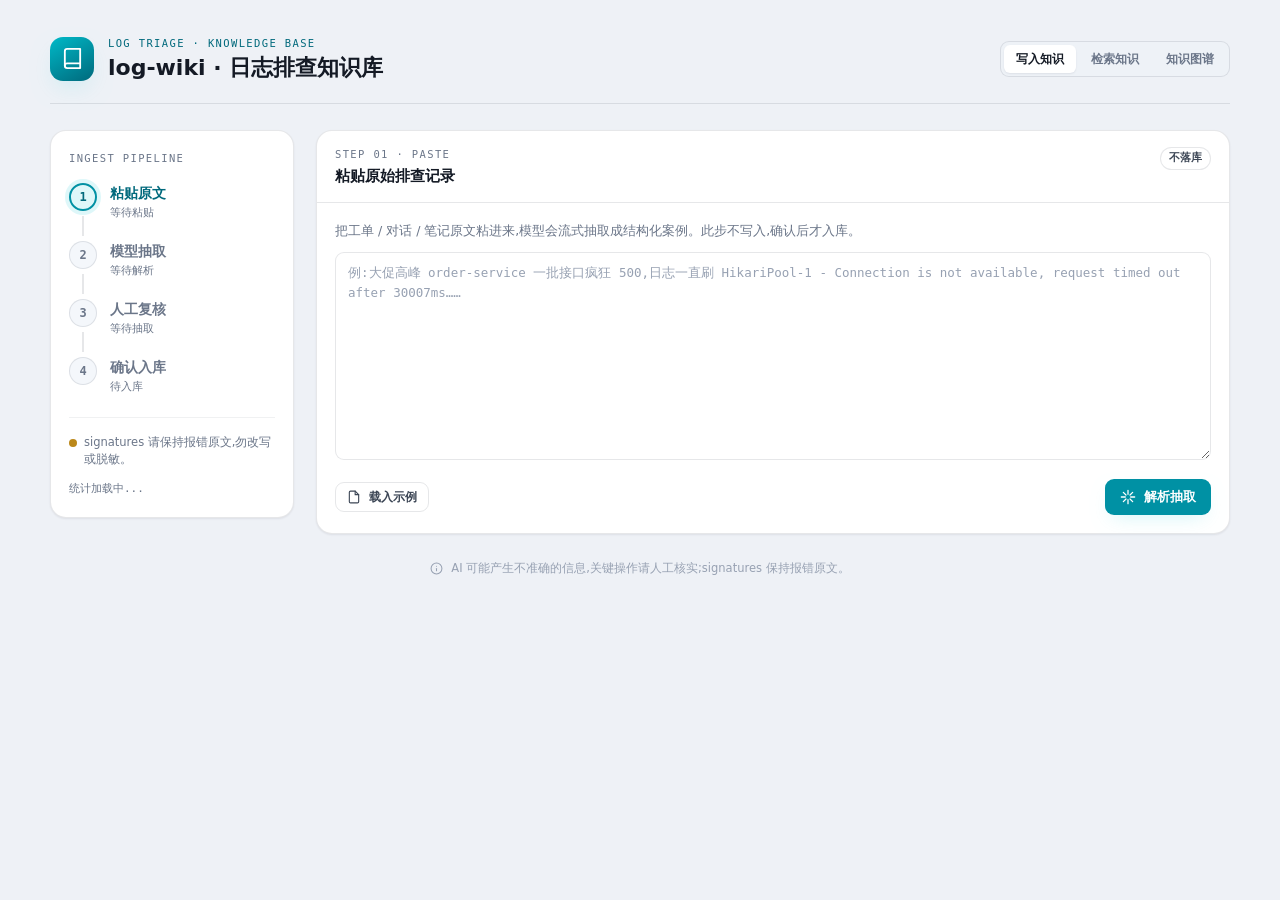
==== server/static/index.html @ bbc6fc65 "Fix graph node dragging bounds" ====
<!DOCTYPE html>
<html lang="zh-CN">
<head>
  <meta charset="UTF-8" />
  <meta name="viewport" content="width=device-width, initial-scale=1.0" />
  <title>log-wiki · 日志排查知识库</title>
  <style>
    :root {
      --accent-h: 205;
      --accent: oklch(0.58 0.15 var(--accent-h));
      --accent-bright: oklch(0.50 0.16 var(--accent-h));
      --accent-deep: oklch(0.45 0.15 var(--accent-h));
      --accent-soft: oklch(0.74 0.13 var(--accent-h) / 0.13);
      --accent-line: oklch(0.74 0.13 var(--accent-h) / 0.32);
      --accent-glow: oklch(0.74 0.13 var(--accent-h) / 0.20);
      --bg-app: #eef1f6;
      --surface-1: #ffffff;
      --surface-2: #ffffff;
      --surface-3: #f4f7fb;
      --surface-inset: #eef2f7;
      --field: #ffffff;
      --field-focus: #ffffff;
      --line: rgba(15, 25, 45, 0.10);
      --line-strong: rgba(15, 25, 45, 0.16);
      --line-faint: rgba(15, 25, 45, 0.06);
      --text: #141a25;
      --text-dim: #3c4655;
      --text-mute: #6b7689;
      --text-faint: #97a1b2;
      --on-accent: #ffffff;
      --success: oklch(0.62 0.14 155);
      --warning: oklch(0.66 0.13 80);
      --danger: oklch(0.62 0.16 18);
      --success-soft: oklch(0.78 0.14 155 / 0.14);
      --warning-soft: oklch(0.82 0.13 80 / 0.16);
      --danger-soft: oklch(0.70 0.16 18 / 0.14);
      --sans: Inter, ui-sans-serif, system-ui, -apple-system, BlinkMacSystemFont, "Segoe UI", sans-serif;
      --mono: "JetBrains Mono", ui-monospace, SFMono-Regular, Consolas, monospace;
      --r-sm: 9px;
      --r-md: 12px;
      --r-lg: 16px;
      --r-full: 999px;
      --sh-sm: 0 1px 2px rgba(20, 30, 50, 0.08);
      --sh-pop: 0 18px 48px -14px rgba(20, 30, 50, 0.26);
      --ease: cubic-bezier(0.22, 1, 0.36, 1);
    }

    * { box-sizing: border-box; }
    body {
      margin: 0;
      min-height: 100vh;
      background: var(--bg-app);
      color: var(--text);
      font-family: var(--sans);
      font-size: 14px;
      line-height: 1.5;
      -webkit-font-smoothing: antialiased;
    }
    button, input, textarea { font: inherit; color: inherit; }
    button { border: 0; background: none; cursor: pointer; }
    svg { flex: none; }

    .page { min-height: 100vh; padding: 36px 32px 64px; }
    .wrap { max-width: 1180px; margin: 0 auto; }
    .top {
      display: flex;
      align-items: center;
      justify-content: space-between;
      gap: 24px;
      flex-wrap: wrap;
      margin-bottom: 22px;
    }
    .brand { display: flex; align-items: center; gap: 14px; min-width: 0; }
    .logo {
      width: 44px;
      height: 44px;
      border-radius: 13px;
      display: grid;
      place-items: center;
      background: linear-gradient(150deg, oklch(0.72 0.12 var(--accent-h)), var(--accent-deep));
      color: var(--on-accent);
      box-shadow: 0 10px 24px -8px var(--accent-glow);
    }
    h1 { margin: 2px 0 0; font-size: 22px; font-weight: 800; line-height: 1.25; }
    h3 { margin: 3px 0 0; font-size: 15px; font-weight: 650; line-height: 1.35; }
    .rule { height: 1px; background: var(--line); margin-bottom: 26px; }
    .grid { display: grid; grid-template-columns: 244px 1fr; gap: 22px; align-items: start; }
    .main { display: grid; gap: 16px; min-width: 0; }

    .kicker {
      font-family: var(--mono);
      font-size: 10.5px;
      letter-spacing: 0.13em;
      text-transform: uppercase;
      color: var(--text-mute);
      white-space: nowrap;
    }
    .mono { font-family: var(--mono); }
    .muted { color: var(--text-mute); }
    .dim { color: var(--text-dim); }

    .card {
      background: var(--surface-1);
      border: 1px solid var(--line);
      border-radius: var(--r-lg);
      box-shadow: var(--sh-sm);
    }
    .rail { padding: 20px 18px; position: sticky; top: 24px; }
    .card-head {
      display: flex;
      align-items: flex-start;
      justify-content: space-between;
      gap: 14px;
      padding: 16px 18px;
      border-bottom: 1px solid var(--line);
    }
    .card-pad { padding: 18px; }
    .seg {
      display: inline-flex;
      gap: 3px;
      padding: 3px;
      background: var(--surface-inset);
      border: 1px solid var(--line);
      border-radius: var(--r-sm);
    }
    .seg button {
      padding: 5px 12px;
      border-radius: 6px;
      font-size: 12px;
      font-weight: 600;
      color: var(--text-mute);
      white-space: nowrap;
    }
    .seg button:hover { color: var(--text-dim); }
    .seg button.on { background: var(--surface-2); color: var(--text); box-shadow: var(--sh-sm); }

    .badge, .lc {
      display: inline-flex;
      align-items: center;
      gap: 5px;
      font-size: 11px;
      font-weight: 600;
      padding: 2px 8px;
      border-radius: var(--r-full);
      border: 1px solid var(--line);
      background: var(--surface-2);
      color: var(--text-dim);
      white-space: nowrap;
    }
    .badge.ok, .lc.published { color: var(--success); background: var(--success-soft); border-color: transparent; }
    .badge.warn, .lc.review { color: var(--warning); background: var(--warning-soft); border-color: transparent; }
    .badge.info { color: var(--accent-bright); background: var(--accent-soft); border-color: transparent; }
    .badge.bad { color: var(--danger); background: var(--danger-soft); border-color: transparent; }
    .dot { width: 6px; height: 6px; border-radius: var(--r-full); background: currentColor; }

    .btn {
      display: inline-flex;
      align-items: center;
      justify-content: center;
      gap: 8px;
      min-height: 36px;
      padding: 0 14px;
      border-radius: var(--r-sm);
      font-size: 13px;
      font-weight: 600;
      border: 1px solid var(--line);
      background: var(--surface-2);
      color: var(--text-dim);
      transition: 0.15s var(--ease);
      white-space: nowrap;
    }
    .btn:hover { color: var(--text); border-color: var(--line-strong); background: var(--surface-3); }
    .btn.primary { background: var(--accent); color: var(--on-accent); border-color: transparent; box-shadow: 0 8px 20px -8px var(--accent-glow); }
    .btn.primary:hover { background: var(--accent-bright); color: var(--on-accent); }
    .btn.ghost { background: transparent; }
    .btn.sm { min-height: 30px; padding: 0 11px; font-size: 12px; }
    .btn.icon { width: 36px; padding: 0; flex: none; }
    .btn:disabled { opacity: 0.5; cursor: not-allowed; }

    .field {
      width: 100%;
      height: 38px;
      padding: 0 12px;
      border-radius: var(--r-sm);
      background: var(--field);
      border: 1px solid var(--line);
      color: var(--text);
      font-size: 13px;
      transition: 0.15s;
    }
    textarea.field { height: auto; padding: 10px 12px; resize: vertical; line-height: 1.6; }
    .field::placeholder { color: var(--text-faint); }
    .field:focus { outline: none; border-color: var(--accent-line); background: var(--field-focus); box-shadow: 0 0 0 3px var(--accent-soft); }
    .lbl { display: grid; gap: 6px; }
    .lbl > span { font-size: 11.5px; font-weight: 600; color: var(--text-mute); }

    .step { display: flex; gap: 13px; }
    .step.click { cursor: pointer; }
    .step-mark { display: flex; flex-direction: column; align-items: center; }
    .step-dot {
      width: 28px;
      height: 28px;
      border-radius: var(--r-full);
      display: grid;
      place-items: center;
      background: var(--surface-3);
      border: 1px solid var(--line);
      color: var(--text-mute);
      font-family: var(--mono);
      font-weight: 700;
      font-size: 12px;
    }
    .step.active .step-dot {
      background: var(--accent-soft);
      border: 2px solid var(--accent);
      color: var(--accent-deep);
      box-shadow: 0 0 0 4px var(--accent-soft);
    }
    .step.done .step-dot { background: var(--accent); color: var(--on-accent); border-color: transparent; }
    .step-line { width: 2px; flex: 1; min-height: 20px; margin: 5px 0; background: var(--line); }
    .step.done .step-line { background: var(--accent); }
    .step-copy { padding-bottom: 18px; }
    .step-label { font-size: 13.5px; font-weight: 650; color: var(--text-mute); }
    .step.active .step-label { color: var(--accent-deep); font-weight: 700; }
    .step.done .step-label { color: var(--text); }

    .codebox {
      margin: 0;
      min-height: 120px;
      max-height: 340px;
      overflow: auto;
      white-space: pre-wrap;
      word-break: break-word;
      background: var(--surface-inset);
      border: 1px solid var(--line-faint);
      border-radius: var(--r-md);
      padding: 14px 16px;
      font-family: var(--mono);
      font-size: 12px;
      line-height: 1.62;
      color: var(--text-dim);
    }
    .result-block {
      border-left: 3px solid var(--success);
      background: var(--success-soft);
      border-radius: 0 var(--r-md) var(--r-md) 0;
      padding: 13px 16px;
    }
    .result-block.warn { border-left-color: var(--warning); background: var(--warning-soft); }
    .empty { display: grid; place-items: center; gap: 8px; padding: 36px 20px; text-align: center; color: var(--text-mute); }
    .graph-shell { display: grid; grid-template-columns: minmax(0, 1fr) 300px; gap: 16px; align-items: stretch; }
    .graph-stage {
      position: relative;
      min-height: 520px;
      border-radius: var(--r-md);
      border: 1px solid var(--line-faint);
      background: linear-gradient(180deg, #fbfcfe, var(--surface-inset));
      overflow: hidden;
    }
    .graph-stage svg { width: 100%; height: 520px; display: block; }
    .graph-edge { stroke: rgba(58, 70, 90, 0.22); stroke-width: 1.5; }
    .graph-edge.on { stroke: var(--accent); stroke-width: 2.4; }
    .graph-node { cursor: grab; touch-action: none; user-select: none; transition: opacity 0.14s var(--ease); }
    .graph-node:active { cursor: grabbing; }
    .graph-node.dimmed { opacity: 0.25; }
    .graph-node circle { stroke: rgba(255,255,255,0.9); stroke-width: 2; filter: drop-shadow(0 4px 8px rgba(20,30,50,0.16)); }
    .graph-node.active circle { stroke: var(--accent-deep); stroke-width: 3; }
    .graph-node text { font-size: 11.5px; fill: var(--text-dim); pointer-events: none; font-weight: 600; }
    .graph-detail { display: grid; gap: 12px; align-content: start; }
    .graph-chip-row { display: flex; flex-wrap: wrap; gap: 6px; }
    .graph-chip { display: inline-flex; align-items: center; gap: 5px; padding: 3px 8px; border-radius: var(--r-full); background: var(--surface-inset); border: 1px solid var(--line); color: var(--text-mute); font-size: 11px; }
    .graph-list { display: grid; gap: 7px; }
    .graph-list button { text-align: left; padding: 8px 10px; border-radius: var(--r-sm); background: var(--surface-inset); color: var(--text-dim); font-size: 12px; border: 1px solid var(--line-faint); }
    .graph-list button:hover { color: var(--text); border-color: var(--line-strong); }
    .toast {
      position: fixed;
      bottom: 22px;
      left: 50%;
      transform: translateX(-50%) translateY(20px);
      z-index: 80;
      display: flex;
      align-items: center;
      gap: 10px;
      padding: 11px 16px;
      border-radius: var(--r-md);
      background: var(--surface-1);
      border: 1px solid var(--line-strong);
      box-shadow: var(--sh-pop);
      font-size: 13px;
      font-weight: 500;
      opacity: 0;
      pointer-events: none;
      transition: 0.25s var(--ease);
    }
    .toast.show { opacity: 1; transform: translateX(-50%) translateY(0); }
    .spin { animation: spin 0.9s linear infinite; }
    .pulse { animation: pulse 1.1s infinite; }
    .caret { display: inline-block; width: 7px; height: 14px; margin-left: 2px; background: var(--accent); animation: blink 1s step-end infinite; vertical-align: -2px; }
    @keyframes spin { to { transform: rotate(360deg); } }
    @keyframes pulse { 50% { opacity: 0.35; } }
    @keyframes blink { 50% { opacity: 0; } }

    .footer {
      margin-top: 26px;
      display: flex;
      align-items: center;
      justify-content: center;
      gap: 8px;
      color: var(--text-faint);
      font-size: 11.5px;
      text-align: center;
    }
    .two { display: grid; grid-template-columns: 1fr 1fr; gap: 14px; }
    .mobile-only { display: none; }

    @media (max-width: 840px) {
      .page { padding: 24px 16px 44px; }
      .grid { grid-template-columns: 1fr; }
      .rail { position: static; }
      .graph-shell { grid-template-columns: 1fr; }
      .two { grid-template-columns: 1fr; }
      .card-head { align-items: flex-start; }
      .desktop-only { display: none; }
      .mobile-only { display: block; }
    }
  </style>
</head>
<body>
  <div id="app" class="page">
    <div class="wrap">
      <header class="top">
        <div class="brand">
          <div class="logo" aria-hidden="true"><svg width="23" height="23" viewBox="0 0 24 24" fill="none" stroke="currentColor" stroke-width="1.9" stroke-linecap="round" stroke-linejoin="round"><path d="M4 19.5A2.5 2.5 0 0 1 6.5 17H20"></path><path d="M6.5 2H20v20H6.5A2.5 2.5 0 0 1 4 19.5v-15A2.5 2.5 0 0 1 6.5 2Z"></path></svg></div>
          <div>
            <div class="kicker" style="color:var(--accent-deep)">LOG TRIAGE · KNOWLEDGE BASE</div>
            <h1>log-wiki · 日志排查知识库</h1>
          </div>
        </div>
      <div class="seg" aria-label="主模式">
        <button id="tab-ingest" class="on" type="button">写入知识</button>
        <button id="tab-query" type="button">检索知识</button>
        <button id="tab-graph" type="button">知识图谱</button>
      </div>
      </header>
      <div class="rule"></div>
      <main id="root"></main>
      <div class="footer">
        <svg width="13" height="13" viewBox="0 0 24 24" fill="none" stroke="currentColor" stroke-width="1.9" stroke-linecap="round" stroke-linejoin="round"><path d="M12 22a10 10 0 1 0 0-20 10 10 0 0 0 0 20Z"></path><path d="M12 16v-4"></path><path d="M12 8h.01"></path></svg>
        AI 可能产生不准确的信息,关键操作请人工核实;signatures 保持报错原文。
      </div>
    </div>
    <div id="toast" class="toast"><svg width="16" height="16" viewBox="0 0 24 24" fill="none" stroke="currentColor" stroke-width="2.2" stroke-linecap="round" stroke-linejoin="round"><path d="M20 6 9 17l-5-5"></path></svg><span></span></div>
  </div>

  <script>
    const SAMPLE_RAW_FALLBACK = '大促高峰 order-service 一批接口疯狂 500,日志一直刷 HikariPool-1 - Connection is not available, request timed out after 30007ms。DB CPU 不高,但活跃连接数顶满 maximumPoolSize 设为 20。排查发现慢查询 getOrderDetail 平均 4.2s 长时间占用连接,池一被占满后续请求等待 30s 超时即报错。最终给 getOrderDetail 涉及字段加复合索引,查询降到 60ms,并把 maximumPoolSize 调到 40、加上 leakDetectionThreshold 连接泄漏检测,大促期间未再复现。';
    const SAMPLE_CASE_FALLBACK = {
      title: 'HikariPool 连接池耗尽致接口批量 500',
      category: '数据库 / 连接池',
      signatures: ['HikariPool-1 - Connection is not available, request timed out'],
      components: ['order-service', 'HikariCP', 'MySQL'],
      background: '大促高峰期 order-service 接口批量返回 500,DB CPU 不高但活跃连接顶满 maximumPoolSize 设为 20。',
      diagnosis: '慢查询 getOrderDetail 平均 4.2s 长时间占用连接,连接池耗尽后续请求等待 30s 超时,HikariCP 抛 Connection is not available。',
      solution: '为 getOrderDetail 涉及字段加复合索引,查询从 4.2s 降至 60ms;maximumPoolSize 由 20 调至 40,并启用 HikariCP leakDetectionThreshold 连接泄漏检测,大促期间未再出现连接池耗尽。'
    };

    const state = {
      mode: 'ingest',
      step: 1,
      maxStep: 1,
      rawInput: '',
      streamText: '',
      previewing: false,
      parseErr: '',
      draft: null,
      committing: false,
      committed: null,
      logText: '',
      querying: false,
      result: null,
      graph: null,
      graphLoading: false,
      graphFilter: 'all',
      graphSearch: '',
      graphSelected: '',
      graphPositions: {},
      graphDrag: null,
      graphRenderQueued: false,
      graphSuppressClick: false,
      stats: null,
      sample: { raw: SAMPLE_RAW_FALLBACK, case: SAMPLE_CASE_FALLBACK }
    };

    const root = document.getElementById('root');
    const toastEl = document.getElementById('toast');
    const tabIngest = document.getElementById('tab-ingest');
    const tabQuery = document.getElementById('tab-query');
    const tabGraph = document.getElementById('tab-graph');

    function iconBook() { return '<svg width="23" height="23" viewBox="0 0 24 24" fill="none" stroke="currentColor" stroke-width="1.9" stroke-linecap="round" stroke-linejoin="round"><path d="M4 19.5A2.5 2.5 0 0 1 6.5 17H20"></path><path d="M6.5 2H20v20H6.5A2.5 2.5 0 0 1 4 19.5v-15A2.5 2.5 0 0 1 6.5 2Z"></path></svg>'; }
    function iconCheck() { return '<svg width="16" height="16" viewBox="0 0 24 24" fill="none" stroke="currentColor" stroke-width="2.2" stroke-linecap="round" stroke-linejoin="round"><path d="M20 6 9 17l-5-5"></path></svg>'; }
    function iconInfo() { return '<svg width="13" height="13" viewBox="0 0 24 24" fill="none" stroke="currentColor" stroke-width="1.9" stroke-linecap="round" stroke-linejoin="round"><path d="M12 22a10 10 0 1 0 0-20 10 10 0 0 0 0 20Z"></path><path d="M12 16v-4"></path><path d="M12 8h.01"></path></svg>'; }
    function iconSearch() { return '<svg width="16" height="16" viewBox="0 0 24 24" fill="none" stroke="currentColor" stroke-width="1.9" stroke-linecap="round" stroke-linejoin="round"><path d="M11 19a8 8 0 1 0 0-16 8 8 0 0 0 0 16Z"></path><path d="M21 21l-4.35-4.35"></path></svg>'; }
    function iconPlus() { return '<svg width="15" height="15" viewBox="0 0 24 24" fill="none" stroke="currentColor" stroke-width="1.9" stroke-linecap="round" stroke-linejoin="round"><path d="M12 5v14"></path><path d="M5 12h14"></path></svg>'; }
    function iconBack() { return '<svg width="15" height="15" viewBox="0 0 24 24" fill="none" stroke="currentColor" stroke-width="1.9" stroke-linecap="round" stroke-linejoin="round"><path d="M15 18l-6-6 6-6"></path></svg>'; }
    function iconTrash() { return '<svg width="15" height="15" viewBox="0 0 24 24" fill="none" stroke="currentColor" stroke-width="1.9" stroke-linecap="round" stroke-linejoin="round"><path d="M3 6h18"></path><path d="M8 6V4a2 2 0 0 1 2-2h4a2 2 0 0 1 2 2v2"></path><path d="M19 6v14a2 2 0 0 1-2 2H7a2 2 0 0 1-2-2V6"></path></svg>'; }
    function iconFile() { return '<svg width="14" height="14" viewBox="0 0 24 24" fill="none" stroke="currentColor" stroke-width="1.9" stroke-linecap="round" stroke-linejoin="round"><path d="M14 2H6a2 2 0 0 0-2 2v16a2 2 0 0 0 2 2h12a2 2 0 0 0 2-2V8z"></path><path d="M14 2v6h6"></path></svg>'; }
    function iconSpark() { return '<svg width="16" height="16" viewBox="0 0 24 24" fill="none" stroke="currentColor" stroke-width="1.9" stroke-linecap="round" stroke-linejoin="round"><path d="M12 2v6m0 8v6"></path><path d="M2 12h6m8 0h6"></path><path d="M5 5l4 4m6 6 4 4"></path><path d="M19 5l-4 4m-6 6-4 4"></path></svg>'; }
    function iconSpin() { return '<svg class="spin" width="16" height="16" viewBox="0 0 24 24" fill="none" stroke="currentColor" stroke-width="2.2" stroke-linecap="round"><path d="M21 12a9 9 0 1 1-6.2-8.5"></path></svg>'; }

    function escapeHtml(v) {
      return String(v == null ? '' : v)
        .replace(/&/g, '&amp;')
        .replace(/</g, '&lt;')
        .replace(/>/g, '&gt;')
        .replace(/"/g, '&quot;')
        .replace(/'/g, '&#39;');
    }

    function showToast(msg) {
      clearTimeout(showToast.timer);
      toastEl.querySelector('span').textContent = msg;
      toastEl.classList.add('show');
      showToast.timer = setTimeout(() => toastEl.classList.remove('show'), 2800);
    }

    function noBackend(status) {
      return [404, 405, 501, 502, 503, 504].includes(status);
    }

    function slug(s) {
      return (s || 'case').toLowerCase().replace(/[^a-z0-9\u4e00-\u9fa5]+/g, '-').replace(/^-+|-+$/g, '').slice(0, 40) || 'case';
    }

    function newRequestId() {
      if (window.crypto && crypto.randomUUID) return crypto.randomUUID().slice(0, 12);
      return Date.now().toString(36) + Math.random().toString(36).slice(2, 6);
    }

    function clipText(text, size = 500) {
      const s = String(text || '');
      if (s.length <= size * 2) return s;
      return s.slice(0, size) + '\\n...<snip>...\\n' + s.slice(-size);
    }

    function normalizeJsonText(text) {
      let txt = String(text || '').trim();
      txt = txt.replace(/^```(?:json)?\s*/i, '').replace(/```\s*$/i, '').trim();
      if (!txt.startsWith('{')) {
        const first = txt.indexOf('{');
        const last = txt.lastIndexOf('}');
        if (first !== -1 && last > first) txt = txt.slice(first, last + 1).trim();
      }
      return txt;
    }

    function logPreviewFailure(info) {
      console.error('[log-wiki] ingest preview parse failed', {
        requestId: info.requestId,
        httpStatus: info.httpStatus,
        rawLength: info.rawLength,
        streamLength: info.streamText.length,
        normalizedLength: info.normalizedText.length,
        message: info.error && info.error.message || String(info.error),
        streamSample: clipText(info.streamText),
        normalizedSample: clipText(info.normalizedText)
      });
    }

    function toDraft(o, raw) {
      return {
        title: o.title || '',
        category: o.category || '未分类',
        signatures: o.signatures && o.signatures.length ? o.signatures.slice() : [''],
        components: o.components && o.components.length ? o.components.slice() : [''],
        background: o.background || '',
        diagnosis: o.diagnosis || '',
        solution: o.solution || '',
        ident: '',
        raw
      };
    }

    function setMode(mode) {
      state.mode = mode;
      tabIngest.classList.toggle('on', mode === 'ingest');
      tabQuery.classList.toggle('on', mode === 'query');
      tabGraph.classList.toggle('on', mode === 'graph');
      if (mode === 'graph' && !state.graph && !state.graphLoading) loadGraph();
      render();
    }

    function setStep(step) {
      if (step <= state.maxStep) {
        state.step = step;
        render();
      }
    }

    function goToStep(step) {
      state.step = step;
      state.maxStep = Math.max(state.maxStep, step);
    }

    async function refreshMeta() {
      try {
        const [statsResp, sampleResp] = await Promise.all([
          fetch('/api/kb/stats'),
          fetch('/api/examples/ingest')
        ]);
        if (statsResp.ok) state.stats = await statsResp.json();
        if (sampleResp.ok) state.sample = await sampleResp.json();
      } catch (e) {}
      render();
    }

    async function loadGraph() {
      state.graphLoading = true;
      render();
      try {
        const r = await fetch('/api/graph');
        if (!r.ok) throw new Error('HTTP ' + r.status);
        state.graph = await r.json();
        if (!state.graphSelected && state.graph.nodes && state.graph.nodes.length) {
          const firstCase = state.graph.nodes.find(n => n.type === 'case') || state.graph.nodes[0];
          state.graphSelected = firstCase.id;
        }
      } catch (e) {
        console.error('[log-wiki] graph load failed', e);
        showToast('图谱加载失败');
      } finally {
        state.graphLoading = false;
        render();
      }
    }

    function graphColor(type) {
      return {
        case: '#17a2b8',
        concept: '#7c6ee6',
        raw: '#7a8598',
        component: '#1f9d66',
        tag: '#c99622'
      }[type] || '#6b7689';
    }

    function graphFiltered() {
      const graph = state.graph || { nodes: [], edges: [] };
      const q = state.graphSearch.trim().toLowerCase();
      let nodes = graph.nodes.filter(n => {
        const typeOk = state.graphFilter === 'all' || n.type === state.graphFilter;
        const text = [n.id, n.title, n.description, ...(n.tags || []), ...(n.components || [])].join(' ').toLowerCase();
        return typeOk && (!q || text.includes(q));
      });
      const ids = new Set(nodes.map(n => n.id));
      if (state.graphFilter === 'neighbors' && state.graphSelected) {
        const keep = new Set([state.graphSelected]);
        graph.edges.forEach(e => {
          if (e.source === state.graphSelected) keep.add(e.target);
          if (e.target === state.graphSelected) keep.add(e.source);
        });
        nodes = graph.nodes.filter(n => keep.has(n.id));
        ids.clear();
        nodes.forEach(n => ids.add(n.id));
      }
      const edges = graph.edges.filter(e => ids.has(e.source) && ids.has(e.target));
      return { nodes, edges };
    }

    const GRAPH_W = 980;
    const GRAPH_H = 520;
    const GRAPH_PAD = 42;

    function clampGraphPoint(x, y) {
      return {
        x: Math.max(GRAPH_PAD, Math.min(GRAPH_W - GRAPH_PAD, Number.isFinite(x) ? x : GRAPH_W / 2)),
        y: Math.max(GRAPH_PAD, Math.min(GRAPH_H - GRAPH_PAD, Number.isFinite(y) ? y : GRAPH_H / 2))
      };
    }

    function initialGraphPoint(node, index, typeIndex) {
      const columns = { case: 145, concept: 320, component: 495, tag: 670, raw: 835 };
      const x = columns[node.type] || (120 + (index % 5) * 185);
      const laneCount = Math.max(1, Math.floor((GRAPH_H - GRAPH_PAD * 2) / 72));
      const lane = typeIndex % laneCount;
      const wrap = Math.floor(typeIndex / laneCount);
      const point = clampGraphPoint(x + wrap * 34, GRAPH_PAD + lane * 72);
      return point;
    }

    function graphLayout(nodes) {
      const typeCounts = {};
      return nodes.map((node, index) => {
        const typeIndex = typeCounts[node.type] || 0;
        typeCounts[node.type] = typeIndex + 1;
        const saved = state.graphPositions[node.id];
        const point = clampGraphPoint(saved && saved.x, saved && saved.y);
        const initial = saved ? point : initialGraphPoint(node, index, typeIndex);
        state.graphPositions[node.id] = initial;
        return Object.assign({}, node, initial);
      });
    }

    function graphPointFromEvent(svg, event) {
      if (svg.createSVGPoint && svg.getScreenCTM) {
        const point = svg.createSVGPoint();
        point.x = event.clientX;
        point.y = event.clientY;
        const matrix = svg.getScreenCTM();
        if (matrix) {
          const transformed = point.matrixTransform(matrix.inverse());
          return { x: transformed.x, y: transformed.y };
        }
      }
      const rect = svg.getBoundingClientRect();
      return {
        x: ((event.clientX - rect.left) / rect.width) * GRAPH_W,
        y: ((event.clientY - rect.top) / rect.height) * GRAPH_H
      };
    }

    function scheduleGraphRender() {
      if (state.graphRenderQueued) return;
      state.graphRenderQueued = true;
      requestAnimationFrame(() => {
        state.graphRenderQueued = false;
        render();
      });
    }

    function startGraphDrag(event) {
      const id = event.currentTarget.dataset.nodeId;
      const svg = event.currentTarget.ownerSVGElement;
      const current = state.graphPositions[id];
      if (!id || !svg || !current) return;
      const point = graphPointFromEvent(svg, event);
      state.graphDrag = { id, dx: point.x - current.x, dy: point.y - current.y, moved: false };
      if (event.pointerId != null && event.currentTarget.setPointerCapture) {
        event.currentTarget.setPointerCapture(event.pointerId);
      }
      event.preventDefault();
    }

    function moveGraphDrag(event) {
      if (!state.graphDrag) return;
      const svg = document.querySelector('.graph-stage svg');
      if (!svg) return;
      const point = graphPointFromEvent(svg, event);
      const next = clampGraphPoint(point.x - state.graphDrag.dx, point.y - state.graphDrag.dy);
      const prev = state.graphPositions[state.graphDrag.id] || next;
      if (Math.abs(next.x - prev.x) > 1 || Math.abs(next.y - prev.y) > 1) {
        state.graphDrag.moved = true;
        state.graphPositions[state.graphDrag.id] = next;
        scheduleGraphRender();
      }
    }

    function endGraphDrag() {
      if (!state.graphDrag) return;
      state.graphSuppressClick = state.graphDrag.moved;
      state.graphDrag = null;
    }

    function resetGraphLayout() {
      state.graphPositions = {};
      render();
    }

    function graphNodeById(id) {
      return (state.graph && state.graph.nodes || []).find(n => n.id === id) || null;
    }

    function graphNeighbors(id) {
      const graph = state.graph || { edges: [] };
      return graph.edges
        .filter(e => e.source === id || e.target === id)
        .map(e => ({ edge: e, node: graphNodeById(e.source === id ? e.target : e.source) }))
        .filter(item => item.node);
    }

    async function loadSample() {
      if (!state.sample.raw) await refreshMeta();
      state.rawInput = state.sample.raw || SAMPLE_RAW_FALLBACK;
      render();
      showToast('已载入示例记录');
    }

    async function doPreview() {
      const raw = state.rawInput;
      if (!raw.trim()) { showToast('请先粘贴原始排查记录'); return; }
      Object.assign(state, { step: 2, maxStep: Math.max(state.maxStep, 2), previewing: true, streamText: '', parseErr: '', draft: null, committed: null });
      render();
      const requestId = newRequestId();
      let httpStatus = null;
      let normalizedText = '';
      try {
        const resp = await fetch('/api/ingest/preview', {
          method: 'POST',
          headers: { 'Content-Type': 'application/json', 'X-Request-ID': requestId },
          body: JSON.stringify({ raw })
        });
        httpStatus = resp.status;
        const responseRequestId = resp.headers.get('X-Request-ID') || requestId;
        if (!resp.ok) {
          if (noBackend(resp.status)) return demoPreview(raw);
          let detail = '';
          try { detail = (await resp.json()).detail; } catch (e) {}
          throw new Error(`[request_id=${responseRequestId}] ${detail || 'HTTP ' + resp.status}`);
        }
        const reader = resp.body.getReader();
        const decoder = new TextDecoder();
        let acc = '';
        while (true) {
          const { done, value } = await reader.read();
          if (done) break;
          acc += decoder.decode(value, { stream: true });
          state.streamText = acc;
          render();
        }
        if (acc.includes('[ERROR]')) throw new Error(acc);
        normalizedText = normalizeJsonText(acc);
        state.draft = toDraft(JSON.parse(normalizedText), raw);
        goToStep(3);
        state.previewing = false;
        console.info('[log-wiki] ingest preview parsed', {
          requestId: responseRequestId,
          rawLength: raw.length,
          streamLength: acc.length,
          normalizedLength: normalizedText.length
        });
        render();
        showToast('解析完成,请复核后确认入库');
      } catch (e) {
        logPreviewFailure({
          requestId,
          httpStatus,
          rawLength: raw.length,
          streamText: state.streamText,
          normalizedText,
          error: e
        });
        state.parseErr = `request_id=${requestId}\n${String(e && e.message || e)}`;
        state.previewing = false;
        render();
        showToast('解析失败,详见下方');
      }
    }

    async function demoPreview(raw) {
      const obj = state.sample.case || SAMPLE_CASE_FALLBACK;
      const json = JSON.stringify(obj, null, 2);
      for (let k = 1; k <= 6; k++) {
        await new Promise(r => setTimeout(r, 90));
        state.streamText = json.slice(0, Math.round(json.length * k / 6));
        render();
      }
      state.streamText = json;
      state.draft = toDraft(obj, raw);
      goToStep(3);
      state.previewing = false;
      render();
      showToast('后端未连接 · 已载入演示数据');
    }

    async function commit() {
      const d = state.draft;
      if (!d) return;
      const payload = {
        raw: d.raw,
        title: d.title,
        category: d.category,
        signatures: d.signatures.filter(s => s && s.trim()),
        components: d.components.filter(c => c && c.trim()),
        background: d.background,
        diagnosis: d.diagnosis,
        solution: d.solution,
        ident: d.ident || null
      };
      if (!payload.title.trim()) { showToast('标题不能为空'); return; }
      if (!payload.signatures.length) { showToast('至少保留一条 signature'); return; }
      state.committing = true;
      render();
      try {
        const r = await fetch('/api/ingest/commit', {
          method: 'POST',
          headers: { 'Content-Type': 'application/json' },
          body: JSON.stringify(payload)
        });
        if (noBackend(r.status)) {
          const stamp = payload.ident || String(Date.now());
          state.committed = { case_file: 'wiki/cases/' + slug(payload.title) + '.md', raw_file: 'raw/sources/' + stamp + '.md', demo: true };
          goToStep(4);
          state.committing = false;
          render();
          showToast('后端未连接 · 已演示入库结果');
          return;
        }
        const data = await r.json();
        if (!r.ok) throw new Error(data.detail || '入库失败');
        state.committed = data;
        goToStep(4);
        state.committing = false;
        render();
        refreshMeta();
        showToast('已真正写入本地知识库');
      } catch (e) {
        state.committing = false;
        render();
        showToast(String(e && e.message || e));
      }
    }

    async function runQuery() {
      if (!state.logText.trim()) { showToast('请输入报错信息'); return; }
      state.querying = true;
      state.result = null;
      render();
      try {
        const r = await fetch('/api/query', {
          method: 'POST',
          headers: { 'Content-Type': 'application/json' },
          body: JSON.stringify({ log: state.logText })
        });
        if (noBackend(r.status)) return demoQuery();
        const data = await r.json();
        if (!r.ok) throw new Error(data.detail || '检索失败');
        state.result = data;
        state.querying = false;
        render();
      } catch (e) {
        state.querying = false;
        render();
        showToast(String(e && e.message || e));
      }
    }

    function demoQuery() {
      const log = state.logText.toLowerCase();
      if (log.includes('hikari') || log.includes('connection is not available')) {
        state.result = { mode: 'exact', hits: [{ title: SAMPLE_CASE_FALLBACK.title, status: 'verified', file: 'wiki/cases/hikari-pool-exhausted.md', matched: ['HikariPool-1 - Connection is not available'], solution: SAMPLE_CASE_FALLBACK.solution }] };
      } else if (log.includes('oom') || log.includes('outofmemory') || log.includes('timeout') || log.includes('timed out')) {
        state.result = { mode: 'fuzzy', hits: [{ title: 'JVM Metaspace OOM', score: 0.42, file: 'wiki/cases/jvm-metaspace-oom.md' }, { title: 'Kafka 消费组 Rebalance 风暴', score: 0.31, file: 'wiki/cases/kafka-rebalance.md' }] };
      } else {
        state.result = { mode: 'none', hits: [] };
      }
      state.querying = false;
      render();
      showToast('后端未连接 · 已演示检索结果');
    }

    function resetIngest() {
      Object.assign(state, { step: 1, maxStep: 1, rawInput: '', streamText: '', parseErr: '', draft: null, committed: null });
      render();
    }

    function updateDraft(key, value) {
      state.draft[key] = value;
    }

    function updateList(key, index, value) {
      state.draft[key][index] = value;
    }

    function addList(key) {
      state.draft[key].push('');
      render();
    }

    function removeList(key, index) {
      state.draft[key].splice(index, 1);
      if (!state.draft[key].length) state.draft[key].push('');
      render();
    }

    function stepRows() {
      const defs = [
        { n: 1, label: '粘贴原文', meta: state.rawInput ? state.rawInput.length + ' 字 · 已读取' : '等待粘贴' },
        { n: 2, label: '模型抽取', meta: state.previewing ? '流式生成中…' : (state.parseErr ? '解析失败' : (state.streamText ? 'JSON · 已完成' : '等待解析')) },
        { n: 3, label: '人工复核', meta: state.draft ? '可编辑核对' : '等待抽取' },
        { n: 4, label: '确认入库', meta: state.committed ? '已写入' : '待入库' }
      ];
      return defs.map((d, idx) => {
        const cls = ['step'];
        if (d.n < state.step) cls.push('done', 'click');
        if (d.n === state.step) cls.push('active', 'click');
        if (d.n > state.step && d.n <= state.maxStep) cls.push('click');
        return `
          <div class="${cls.join(' ')}" data-step="${d.n}">
            <div class="step-mark">
              <div class="step-dot">${d.n < state.step ? iconCheck() : d.n}</div>
              ${idx < defs.length - 1 ? '<div class="step-line"></div>' : ''}
            </div>
            <div class="step-copy">
              <div class="step-label">${escapeHtml(d.label)}</div>
              <div class="mono muted" style="font-size:10.5px;margin-top:2px">${escapeHtml(d.meta)}</div>
            </div>
          </div>`;
      }).join('');
    }

    function statsHtml() {
      const s = state.stats;
      if (!s) return '<div class="mono muted" style="font-size:11px;margin-top:12px">统计加载中...</div>';
      return `
        <div style="margin-top:14px;padding-top:14px;border-top:1px solid var(--line-faint);display:grid;grid-template-columns:1fr 1fr;gap:8px">
          <div><div class="kicker">CASES</div><strong>${s.cases}</strong></div>
          <div><div class="kicker">SIGN</div><strong>${s.signatures}</strong></div>
          <div><div class="kicker">VERIFIED</div><strong>${s.verified}</strong></div>
          <div><div class="kicker">DRAFT</div><strong>${s.drafts}</strong></div>
        </div>`;
    }

    function renderRail() {
      if (state.mode === 'graph') {
        const graph = state.graph || { nodes: [], edges: [] };
        return `
          <aside class="card rail">
            <div class="kicker" style="margin-bottom:14px">GRAPH FILTERS</div>
            <label class="lbl" style="margin-bottom:12px"><span>搜索节点</span><input id="graphSearch" class="field" value="${escapeHtml(state.graphSearch)}" placeholder="title / tag / component"></label>
            <div class="seg" style="display:grid;grid-template-columns:1fr 1fr;margin-bottom:14px">
              ${['all','case','concept','neighbors'].map(v => `<button class="${state.graphFilter === v ? 'on' : ''}" data-graph-filter="${v}" type="button">${{all:'全部',case:'案例',concept:'概念',neighbors:'一跳'}[v]}</button>`).join('')}
            </div>
            <div class="kicker" style="margin:14px 0 10px">LEGEND</div>
            <div style="display:grid;gap:9px">
              ${[
                ['case','Case'],
                ['concept','Concept'],
                ['raw','Raw Source'],
                ['component','Component'],
                ['tag','Tag']
              ].map(([type,label]) => `<div style="display:flex;align-items:center;gap:8px;font-size:12px;color:var(--text-dim)"><span style="width:9px;height:9px;border-radius:999px;background:${graphColor(type)}"></span>${label}</div>`).join('')}
            </div>
            <div style="margin-top:14px;padding-top:14px;border-top:1px solid var(--line-faint);display:grid;grid-template-columns:1fr 1fr;gap:8px">
              <div><div class="kicker">NODES</div><strong>${graph.nodes.length}</strong></div>
              <div><div class="kicker">EDGES</div><strong>${graph.edges.length}</strong></div>
            </div>
          </aside>`;
      }
      if (state.mode === 'query') {
        return `
          <aside class="card rail">
            <div class="kicker" style="margin-bottom:14px">MATCH MODES</div>
            <div style="display:grid;gap:14px">
              ${modeNote('var(--success)', '精确命中', 'signature 原文匹配,可直接照方案处理。')}
              ${modeNote('var(--warning)', '可能相关', '按重合度排序,需人工判断,勿照搬。')}
              ${modeNote('var(--text-faint)', '暂无案例', '勿编造方案;排查后到写入页入库。')}
            </div>
            ${statsHtml()}
          </aside>`;
      }
      return `
        <aside class="card rail">
          <div class="kicker" style="margin-bottom:16px">INGEST PIPELINE</div>
          <div>${stepRows()}</div>
          <div style="margin-top:4px;padding-top:16px;border-top:1px solid var(--line-faint);display:flex;gap:7px;align-items:flex-start">
            <span style="width:8px;height:8px;border-radius:999px;background:var(--warning);margin-top:5px;flex:none"></span>
            <span style="font-size:11.5px;color:var(--text-mute);line-height:1.5">signatures 请保持报错原文,勿改写或脱敏。</span>
          </div>
          ${statsHtml()}
        </aside>`;
    }

    function modeNote(color, title, text) {
      return `<div style="display:flex;gap:10px"><span style="width:8px;height:8px;border-radius:999px;background:${color};flex:none;margin-top:5px"></span><div><div style="font-size:13px;font-weight:650;color:var(--text)">${title}</div><div class="muted" style="font-size:11.5px;line-height:1.5;margin-top:2px">${text}</div></div></div>`;
    }

    function renderIngestMain() {
      if (state.step === 1) {
        return `
          <section class="card">
            <div class="card-head"><div><div class="kicker">STEP 01 · PASTE</div><h3>粘贴原始排查记录</h3></div><span class="badge mono">不落库</span></div>
            <div class="card-pad">
              <p class="muted" style="font-size:12.5px;margin:0 0 11px;line-height:1.55">把工单 / 对话 / 笔记原文粘进来,模型会流式抽取成结构化案例。此步不写入,确认后才入库。</p>
              <textarea id="rawInput" class="field mono" spellcheck="false" placeholder="例:大促高峰 order-service 一批接口疯狂 500,日志一直刷 HikariPool-1 - Connection is not available, request timed out after 30007ms……" style="height:208px;font-size:12.5px;line-height:1.62">${escapeHtml(state.rawInput)}</textarea>
              <div style="display:flex;align-items:center;justify-content:space-between;gap:12px;margin-top:13px;flex-wrap:wrap">
                <button class="btn sm ghost" id="loadSample" type="button">${iconFile()}载入示例</button>
                <div style="display:flex;align-items:center;gap:13px">
                  <span class="mono muted" style="font-size:11px">${state.rawInput ? state.rawInput.length + ' 字' : ''}</span>
                  <button class="btn primary" id="doPreview" type="button">${iconSpark()}解析抽取</button>
                </div>
              </div>
            </div>
          </section>`;
      }
      if (state.step === 2) {
        return `
          <section class="card">
            <div class="card-head">
              <div><div class="kicker">STEP 02 · MODEL EXTRACTION</div><h3>模型流式抽取</h3></div>
              ${state.previewing ? '<span class="badge info"><span class="dot pulse"></span>生成中</span>' : '<span class="badge ok"><span class="dot"></span>已完成</span>'}
            </div>
            <div class="card-pad">
              <pre class="codebox">${escapeHtml(state.streamText)}${state.previewing ? '<span class="caret"></span>' : ''}</pre>
              ${state.parseErr ? `
                <div class="result-block warn" style="border-left-color:var(--danger);background:var(--danger-soft);margin-top:13px">
                  <div style="font-size:13px;font-weight:650;color:var(--danger)">解析失败</div>
                  <div class="mono" style="font-size:11.5px;color:var(--text-dim);margin-top:6px;white-space:pre-wrap;word-break:break-word">${escapeHtml(state.parseErr)}</div>
                </div>
                <div style="display:flex;gap:10px;margin-top:13px;flex-wrap:wrap">
                  <button class="btn" id="backToPaste" type="button">${iconBack()}返回修改原文</button>
                  <button class="btn primary" id="retryPreview" type="button">重试</button>
                </div>` : ''}
            </div>
          </section>`;
      }
      if (state.step === 3) return renderReview();
      return renderDone();
    }

    function renderReview() {
      const d = state.draft || {};
      return `
        <section class="card">
          <div class="card-head"><div><div class="kicker">STEP 03 · HUMAN REVIEW</div><h3>复核抽取结果,确认无误后入库</h3></div><span class="badge warn">待确认</span></div>
          <div class="card-pad" style="display:grid;gap:14px">
            <label class="lbl"><span>标题</span><input id="title" class="field" value="${escapeHtml(d.title || '')}"></label>
            <div class="two">
              <label class="lbl"><span>类别</span><input id="category" class="field" value="${escapeHtml(d.category || '')}"></label>
              <label class="lbl"><span>工单号</span><input id="ident" class="field mono" value="${escapeHtml(d.ident || '')}" placeholder="可选,留空用时间戳"></label>
            </div>
            <div class="lbl">
              <span>signatures <span class="mono" style="color:var(--text-faint);font-weight:400;text-transform:none;letter-spacing:0">报错原文 · 勿改写</span></span>
              <div style="display:grid;gap:8px">
                ${(d.signatures || ['']).map((v, i) => `
                  <div style="display:flex;gap:8px">
                    <input class="field mono sig" data-index="${i}" style="font-size:12px" value="${escapeHtml(v)}" placeholder="报错原文 / 异常类全名 / 错误码">
                    <button class="btn icon del-sig" data-index="${i}" type="button" title="删除">${iconTrash()}</button>
                  </div>`).join('')}
              </div>
              <button class="btn sm" id="addSig" type="button" style="justify-self:start;margin-top:2px">${iconPlus()}添加 signature</button>
            </div>
            <div class="lbl">
              <span>组件</span>
              <div class="two" style="gap:8px">
                ${(d.components || ['']).map((v, i) => `
                  <div style="display:flex;gap:6px">
                    <input class="field mono comp" data-index="${i}" style="font-size:12px" value="${escapeHtml(v)}" placeholder="服务 / 组件名">
                    <button class="btn icon del-comp" data-index="${i}" type="button" title="删除">${iconTrash()}</button>
                  </div>`).join('')}
              </div>
              <button class="btn sm" id="addComp" type="button" style="justify-self:start;margin-top:2px">${iconPlus()}添加组件</button>
            </div>
            <div class="two">
              <label class="lbl"><span>问题背景</span><textarea id="background" class="field" style="height:96px">${escapeHtml(d.background || '')}</textarea></label>
              <label class="lbl"><span>定位过程</span><textarea id="diagnosis" class="field" style="height:96px">${escapeHtml(d.diagnosis || '')}</textarea></label>
            </div>
            <label class="lbl"><span>解决方案</span><textarea id="solution" class="field" style="height:88px">${escapeHtml(d.solution || '')}</textarea></label>
            <div style="display:flex;align-items:center;justify-content:space-between;gap:12px;padding-top:14px;border-top:1px solid var(--line-faint);flex-wrap:wrap">
              <button class="btn" id="backToPaste" type="button">${iconBack()}上一步:原文</button>
              <button class="btn primary" id="commit" type="button" ${state.committing ? 'disabled' : ''}>${state.committing ? iconSpin() : iconCheck()}确认入库</button>
            </div>
          </div>
        </section>`;
    }

    function renderDone() {
      const c = state.committed || {};
      return `
        <section class="card">
          <div class="card-pad" style="display:grid;gap:18px;justify-items:center;text-align:center;padding:38px 24px">
            <div style="width:56px;height:56px;border-radius:999px;display:grid;place-items:center;background:var(--success-soft);color:var(--success)">${iconCheck()}</div>
            <div>
              <div style="font-size:18px;font-weight:700">已写入本地知识库</div>
              <div class="muted" style="font-size:12.5px;margin-top:5px">结构化案例与原文存档均已落库,可立即被检索命中。</div>
            </div>
            <div style="display:grid;gap:8px;width:100%;max-width:440px;text-align:left">
              <div style="display:flex;align-items:center;gap:10px;padding:11px 14px;border-radius:var(--r-md);background:var(--surface-inset);border:1px solid var(--line-faint)"><span class="kicker">CASE</span><code class="mono" style="font-size:12px;color:var(--accent-deep);word-break:break-all">${escapeHtml(c.case_file || '')}</code></div>
              <div style="display:flex;align-items:center;gap:10px;padding:11px 14px;border-radius:var(--r-md);background:var(--surface-inset);border:1px solid var(--line-faint)"><span class="kicker">RAW</span><code class="mono" style="font-size:12px;color:var(--text-mute);word-break:break-all">${escapeHtml(c.raw_file || '')}</code></div>
            </div>
            <div style="display:flex;gap:10px;flex-wrap:wrap;justify-content:center">
              <button class="btn primary" id="resetIngest" type="button">${iconPlus()}再写入一条</button>
              <button class="btn" id="goQuery" type="button">${iconSearch()}去检索</button>
            </div>
          </div>
        </section>`;
    }

    function renderQueryMain() {
      const r = state.result;
      return `
        <section class="card">
          <div class="card-head"><div><div class="kicker">QUERY · PASTE LOG</div><h3>粘一段日志报错检索相似案例</h3></div><span class="badge mono">噪声无所谓</span></div>
          <div class="card-pad">
            <textarea id="logText" class="field mono" spellcheck="false" placeholder="例:2026-06-13 15:10:33 ERROR HikariPool-1 - Connection is not available, request timed out after 30007ms" style="height:122px;font-size:12.5px;line-height:1.6">${escapeHtml(state.logText)}</textarea>
            <button class="btn primary" id="runQuery" type="button" style="margin-top:13px" ${state.querying ? 'disabled' : ''}>${state.querying ? iconSpin() : iconSearch()}检索</button>
          </div>
        </section>
        ${r ? renderResults(r) : ''}`;
    }

    function renderResults(r) {
      if (r.mode === 'exact') {
        return `
          <section class="card">
            <div class="card-head"><div><div class="kicker">RESULT · EXACT MATCH</div><h3>精确命中 ${r.hits.length} 个案例</h3></div><span class="badge ok">${iconCheck()}EXACT</span></div>
            <div class="card-pad" style="display:grid;gap:12px">
              ${r.hits.map(h => `
                <div class="result-block">
                  <div style="display:grid;grid-template-columns:1fr auto;gap:10px;align-items:start">
                    <strong style="font-size:14.5px;line-height:1.45">${escapeHtml(h.title)}</strong>
                    <span class="lc ${h.status === 'verified' ? 'published' : 'review'}"><span class="dot"></span>${escapeHtml(h.status)}</span>
                  </div>
                  <div class="mono muted" style="font-size:11.5px;margin-top:8px;line-height:1.55">${escapeHtml(h.file)} · 命中:${escapeHtml((h.matched || []).join('；'))}</div>
                  ${h.note ? `<div class="muted" style="font-size:11.5px;margin-top:5px">${escapeHtml(h.note)}</div>` : ''}
                  <div class="kicker" style="margin-top:13px;margin-bottom:6px">SOLUTION</div>
                  <div style="font-size:13px;color:var(--text-dim);line-height:1.72;white-space:pre-wrap">${escapeHtml(h.solution)}</div>
                </div>`).join('')}
            </div>
          </section>`;
      }
      if (r.mode === 'fuzzy') {
        return `
          <section class="card">
            <div class="card-head"><div><div class="kicker">RESULT · POSSIBLY RELATED</div><h3>未精确命中 · 以下可能相关</h3></div><span class="badge warn">需人工判断</span></div>
            <div class="card-pad" style="display:grid;gap:10px">
              <p class="muted" style="margin:0 0 2px;font-size:12px">按重合度排序,仅供参考,勿直接照搬其方案。</p>
              ${r.hits.map(h => `
                <div class="result-block warn" style="display:flex;align-items:center;justify-content:space-between;gap:12px">
                  <div style="min-width:0"><strong style="font-size:13.5px;display:block;line-height:1.4">${escapeHtml(h.title)}</strong><div class="mono muted" style="font-size:11px;margin-top:5px;word-break:break-all">${escapeHtml(h.file)}</div></div>
                  <span class="badge warn mono">重合 ${escapeHtml(typeof h.score === 'number' ? h.score.toFixed(2) : h.score)}</span>
                </div>`).join('')}
            </div>
          </section>`;
      }
      return `
        <section class="card">
          <div class="card-pad">
            <div class="empty">
              ${iconInfo()}
              <div style="font-size:14px;font-weight:650;color:var(--text-dim)">知识库中暂无相关案例</div>
              <div style="font-size:12px;max-width:380px;line-height:1.55">请勿编造解决方案;排查后可在「写入知识」页把本次结论入库,下次即可命中。</div>
            </div>
          </div>
        </section>`;
    }

    function renderGraphMain() {
      if (state.graphLoading && !state.graph) {
        return `<section class="card"><div class="card-pad empty">${iconSpin()}<div>知识图谱加载中</div></div></section>`;
      }
      const graph = graphFiltered();
      const layout = graphLayout(graph.nodes);
      const byId = new Map(layout.map(n => [n.id, n]));
      const selected = graphNodeById(state.graphSelected) || graph.nodes[0] || null;
      const edges = graph.edges.map(e => ({ edge: e, source: byId.get(e.source), target: byId.get(e.target) })).filter(e => e.source && e.target);
      return `
        <section class="card">
          <div class="card-head">
            <div><div class="kicker">OKF GRAPH · KNOWLEDGE MAP</div><h3>知识图谱</h3></div>
            <div style="display:flex;gap:8px;flex-wrap:wrap;justify-content:flex-end">
              <button class="btn sm" id="resetGraphLayout" type="button">重置布局</button>
              <button class="btn sm" id="reloadGraph" type="button">${state.graphLoading ? iconSpin() : iconSearch()}刷新</button>
            </div>
          </div>
          <div class="card-pad graph-shell">
            <div class="graph-stage">
              <svg viewBox="0 0 ${GRAPH_W} ${GRAPH_H}" role="img" aria-label="log-wiki knowledge graph">
                <defs>
                  <marker id="arrow" markerWidth="8" markerHeight="8" refX="7" refY="3.5" orient="auto">
                    <path d="M0,0 L8,3.5 L0,7 Z" fill="rgba(58,70,90,0.35)"></path>
                  </marker>
                </defs>
                ${edges.map(({edge, source, target}) => `<line class="graph-edge ${(edge.source === state.graphSelected || edge.target === state.graphSelected) ? 'on' : ''}" x1="${source.x}" y1="${source.y}" x2="${target.x}" y2="${target.y}" marker-end="url(#arrow)"><title>${escapeHtml(edge.type)}</title></line>`).join('')}
                ${layout.map(n => {
                  const active = n.id === state.graphSelected;
                  const dim = state.graphSelected && !active && !graphNeighbors(state.graphSelected).some(item => item.node.id === n.id);
                  const label = n.title.length > 20 ? n.title.slice(0, 19) + '…' : n.title;
                  const r = n.type === 'case' ? 18 : (n.type === 'concept' ? 16 : 13);
                  const textLeft = n.x > GRAPH_W - 190;
                  return `<g class="graph-node ${active ? 'active' : ''} ${dim ? 'dimmed' : ''}" data-node-id="${escapeHtml(n.id)}" transform="translate(${n.x},${n.y})">
                    <circle r="${r}" fill="${graphColor(n.type)}"></circle>
                    <text x="${textLeft ? -r - 8 : r + 8}" y="4" text-anchor="${textLeft ? 'end' : 'start'}">${escapeHtml(label)}</text>
                    <title>${escapeHtml(n.title)} · ${escapeHtml(n.type)}</title>
                  </g>`;
                }).join('')}
              </svg>
            </div>
            ${renderGraphDetail(selected)}
          </div>
        </section>`;
    }

    function renderGraphDetail(node) {
      if (!node) {
        return `<aside class="graph-detail"><div class="empty">${iconInfo()}<div>暂无节点</div></div></aside>`;
      }
      const neighbors = graphNeighbors(node.id);
      return `
        <aside class="graph-detail">
          <div>
            <div class="kicker">SELECTED NODE</div>
            <h3 style="margin-top:6px">${escapeHtml(node.title)}</h3>
            <div class="mono muted" style="font-size:11px;margin-top:6px;word-break:break-all">${escapeHtml(node.id)}</div>
          </div>
          <div class="graph-chip-row">
            <span class="graph-chip"><span class="dot" style="background:${graphColor(node.type)}"></span>${escapeHtml(node.type)}</span>
            ${node.status ? `<span class="graph-chip">${escapeHtml(node.status)}</span>` : ''}
            ${node.confidence ? `<span class="graph-chip">${escapeHtml(node.confidence)}</span>` : ''}
          </div>
          ${node.description ? `<p class="muted" style="font-size:12.5px;line-height:1.6;margin:0">${escapeHtml(node.description)}</p>` : ''}
          ${node.tags && node.tags.length ? `<div><div class="kicker" style="margin-bottom:7px">TAGS</div><div class="graph-chip-row">${node.tags.map(t => `<span class="graph-chip">${escapeHtml(t)}</span>`).join('')}</div></div>` : ''}
          ${node.components && node.components.length ? `<div><div class="kicker" style="margin-bottom:7px">COMPONENTS</div><div class="graph-chip-row">${node.components.map(t => `<span class="graph-chip">${escapeHtml(t)}</span>`).join('')}</div></div>` : ''}
          <div>
            <div class="kicker" style="margin-bottom:7px">NEIGHBORS · ${neighbors.length}</div>
            <div class="graph-list">
              ${neighbors.length ? neighbors.map(({edge, node: n}) => `<button type="button" data-node-id="${escapeHtml(n.id)}"><span class="mono muted">${escapeHtml(edge.type)}</span><br>${escapeHtml(n.title)}</button>`).join('') : '<div class="muted" style="font-size:12px">暂无相邻节点</div>'}
            </div>
          </div>
        </aside>`;
    }

    function bindEvents() {
      tabIngest.onclick = () => setMode('ingest');
      tabQuery.onclick = () => setMode('query');
      tabGraph.onclick = () => setMode('graph');
      root.querySelectorAll('.step.click').forEach(el => el.onclick = () => setStep(Number(el.dataset.step)));

      const rawInput = document.getElementById('rawInput');
      if (rawInput) rawInput.oninput = e => { state.rawInput = e.target.value; };
      const logText = document.getElementById('logText');
      if (logText) logText.oninput = e => { state.logText = e.target.value; };

      const bind = (id, fn) => { const el = document.getElementById(id); if (el) el.onclick = fn; };
      bind('loadSample', loadSample);
      bind('doPreview', doPreview);
      bind('retryPreview', doPreview);
      bind('backToPaste', () => { state.step = 1; state.parseErr = ''; render(); });
      bind('addSig', () => addList('signatures'));
      bind('addComp', () => addList('components'));
      bind('commit', commit);
      bind('resetIngest', resetIngest);
      bind('goQuery', () => setMode('query'));
      bind('runQuery', runQuery);
      bind('reloadGraph', loadGraph);
      bind('resetGraphLayout', resetGraphLayout);

      const graphSearch = document.getElementById('graphSearch');
      if (graphSearch) graphSearch.oninput = e => { state.graphSearch = e.target.value; render(); };
      root.querySelectorAll('[data-graph-filter]').forEach(el => el.onclick = e => { state.graphFilter = e.currentTarget.dataset.graphFilter; render(); });
      root.querySelectorAll('.graph-node').forEach(el => {
        el.onpointerdown = startGraphDrag;
        el.onmousedown = startGraphDrag;
        el.onclick = e => {
          if (state.graphSuppressClick) {
            state.graphSuppressClick = false;
            return;
          }
          state.graphSelected = e.currentTarget.dataset.nodeId;
          render();
        };
      });
      root.querySelectorAll('.graph-list [data-node-id]').forEach(el => el.onclick = e => { state.graphSelected = e.currentTarget.dataset.nodeId; render(); });

      if (state.draft) {
        ['title', 'category', 'ident', 'background', 'diagnosis', 'solution'].forEach(key => {
          const el = document.getElementById(key);
          if (el) el.oninput = e => updateDraft(key, e.target.value);
        });
        root.querySelectorAll('.sig').forEach(el => el.oninput = e => updateList('signatures', Number(e.target.dataset.index), e.target.value));
        root.querySelectorAll('.comp').forEach(el => el.oninput = e => updateList('components', Number(e.target.dataset.index), e.target.value));
        root.querySelectorAll('.del-sig').forEach(el => el.onclick = e => removeList('signatures', Number(e.currentTarget.dataset.index)));
        root.querySelectorAll('.del-comp').forEach(el => el.onclick = e => removeList('components', Number(e.currentTarget.dataset.index)));
      }
    }

    function render() {
      root.innerHTML = `
        <div class="grid">
          ${renderRail()}
          <div class="main">${state.mode === 'ingest' ? renderIngestMain() : (state.mode === 'query' ? renderQueryMain() : renderGraphMain())}</div>
        </div>`;
      bindEvents();
    }

    document.addEventListener('pointermove', moveGraphDrag);
    document.addEventListener('pointerup', endGraphDrag);
    document.addEventListener('pointercancel', endGraphDrag);
    document.addEventListener('mousemove', moveGraphDrag);
    document.addEventListener('mouseup', endGraphDrag);

    render();
    refreshMeta();
  </script>
</body>
</html>
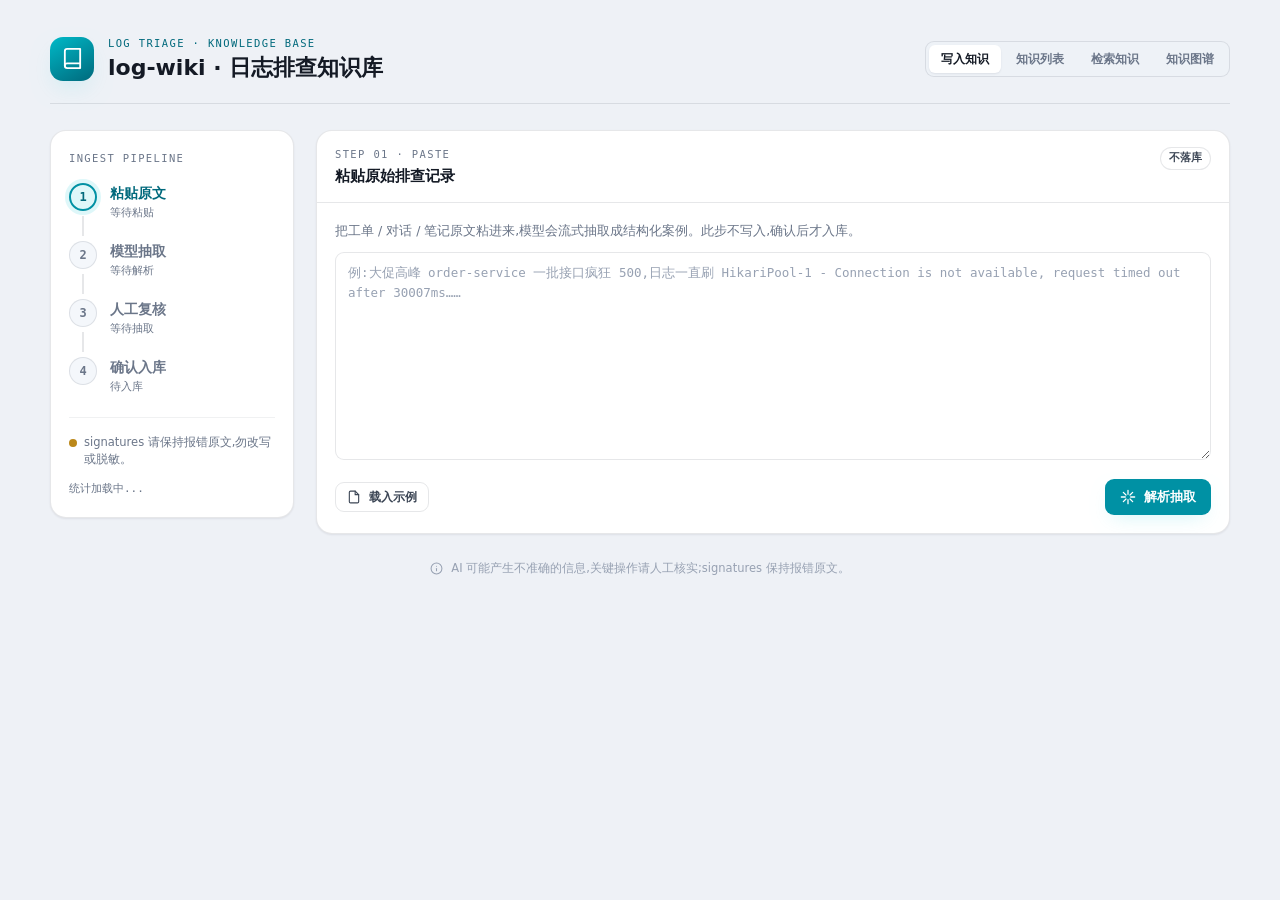
==== commit 2334e1f2: "Add knowledge list editor" ====
--- a/server/static/index.html
+++ b/server/static/index.html
@@ -272,6 +272,23 @@
     .graph-list { display: grid; gap: 7px; }
     .graph-list button { text-align: left; padding: 8px 10px; border-radius: var(--r-sm); background: var(--surface-inset); color: var(--text-dim); font-size: 12px; border: 1px solid var(--line-faint); }
     .graph-list button:hover { color: var(--text); border-color: var(--line-strong); }
+    .knowledge-layout { display: grid; grid-template-columns: 320px minmax(0, 1fr); gap: 16px; align-items: start; }
+    .knowledge-list { display: grid; gap: 8px; max-height: 680px; overflow: auto; padding-right: 2px; }
+    .knowledge-item {
+      width: 100%;
+      text-align: left;
+      display: grid;
+      gap: 6px;
+      padding: 11px 12px;
+      border-radius: var(--r-md);
+      border: 1px solid var(--line-faint);
+      background: var(--surface-inset);
+      color: var(--text-dim);
+    }
+    .knowledge-item:hover { border-color: var(--line-strong); color: var(--text); }
+    .knowledge-item.on { border-color: var(--accent); background: var(--accent-soft); }
+    .knowledge-title { font-size: 13px; font-weight: 700; line-height: 1.35; }
+    .knowledge-meta { display: flex; flex-wrap: wrap; gap: 6px; align-items: center; color: var(--text-mute); font-size: 11px; }
     .toast {
       position: fixed;
       bottom: 22px;
@@ -318,6 +335,7 @@
       .grid { grid-template-columns: 1fr; }
       .rail { position: static; }
       .graph-shell { grid-template-columns: 1fr; }
+      .knowledge-layout { grid-template-columns: 1fr; }
       .two { grid-template-columns: 1fr; }
       .card-head { align-items: flex-start; }
       .desktop-only { display: none; }
@@ -338,6 +356,7 @@
         </div>
       <div class="seg" aria-label="主模式">
         <button id="tab-ingest" class="on" type="button">写入知识</button>
+        <button id="tab-list" type="button">知识列表</button>
         <button id="tab-query" type="button">检索知识</button>
         <button id="tab-graph" type="button">知识图谱</button>
       </div>
@@ -378,6 +397,11 @@
       logText: '',
       querying: false,
       result: null,
+      knowledgeItems: [],
+      knowledgeLoading: false,
+      knowledgeSelected: '',
+      knowledgeSaving: false,
+      knowledgeError: '',
       graph: null,
       graphLoading: false,
       graphFilter: 'all',
@@ -394,6 +418,7 @@
     const root = document.getElementById('root');
     const toastEl = document.getElementById('toast');
     const tabIngest = document.getElementById('tab-ingest');
+    const tabList = document.getElementById('tab-list');
     const tabQuery = document.getElementById('tab-query');
     const tabGraph = document.getElementById('tab-graph');
 
@@ -469,6 +494,7 @@
 
     function toDraft(o, raw) {
       return {
+        file: o.file || '',
         title: o.title || '',
         category: o.category || '未分类',
         signatures: o.signatures && o.signatures.length ? o.signatures.slice() : [''],
@@ -484,9 +510,11 @@
     function setMode(mode) {
       state.mode = mode;
       tabIngest.classList.toggle('on', mode === 'ingest');
+      tabList.classList.toggle('on', mode === 'list');
       tabQuery.classList.toggle('on', mode === 'query');
       tabGraph.classList.toggle('on', mode === 'graph');
       if (mode === 'graph' && !state.graph && !state.graphLoading) loadGraph();
+      if (mode === 'list' && !state.knowledgeItems.length && !state.knowledgeLoading) loadKnowledgeList();
       render();
     }
 
@@ -512,6 +540,48 @@
         if (sampleResp.ok) state.sample = await sampleResp.json();
       } catch (e) {}
       render();
+    }
+
+    async function loadKnowledgeList(keepSelection = true) {
+      state.knowledgeLoading = true;
+      state.knowledgeError = '';
+      render();
+      try {
+        const r = await fetch('/api/knowledge');
+        if (!r.ok) throw new Error('HTTP ' + r.status);
+        const data = await r.json();
+        state.knowledgeItems = data.items || [];
+        if (!keepSelection || !state.knowledgeItems.some(item => item.file === state.knowledgeSelected)) {
+          state.knowledgeSelected = state.knowledgeItems[0] && state.knowledgeItems[0].file || '';
+        }
+        state.knowledgeLoading = false;
+        render();
+        if (state.knowledgeSelected) await selectKnowledge(state.knowledgeSelected);
+      } catch (e) {
+        state.knowledgeLoading = false;
+        state.knowledgeError = String(e && e.message || e);
+        render();
+        showToast('知识列表加载失败');
+      }
+    }
+
+    async function selectKnowledge(file) {
+      if (!file) return;
+      state.knowledgeSelected = file;
+      state.knowledgeError = '';
+      render();
+      try {
+        const r = await fetch('/api/knowledge/' + file.split('/').map(encodeURIComponent).join('/'));
+        const data = await r.json();
+        if (!r.ok) throw new Error(data.detail || '加载知识失败');
+        state.draft = toDraft(data, data.raw || '');
+        state.draft.file = data.file;
+        render();
+      } catch (e) {
+        state.knowledgeError = String(e && e.message || e);
+        render();
+        showToast('知识详情加载失败');
+      }
     }
 
     async function loadGraph() {
@@ -765,6 +835,7 @@
     async function commit() {
       const d = state.draft;
       if (!d) return;
+      if (state.mode === 'list') return updateKnowledge();
       const payload = {
         raw: d.raw,
         title: d.title,
@@ -810,6 +881,44 @@
       }
     }
 
+    async function updateKnowledge() {
+      const d = state.draft;
+      if (!d || !state.knowledgeSelected) return;
+      const payload = {
+        raw: d.raw || '',
+        title: d.title,
+        category: d.category,
+        signatures: d.signatures.filter(s => s && s.trim()),
+        components: d.components.filter(c => c && c.trim()),
+        background: d.background,
+        diagnosis: d.diagnosis,
+        solution: d.solution,
+        ident: d.ident || null
+      };
+      if (!payload.title.trim()) { showToast('标题不能为空'); return; }
+      if (!payload.signatures.length) { showToast('至少保留一条 signature'); return; }
+      state.knowledgeSaving = true;
+      render();
+      try {
+        const r = await fetch('/api/knowledge/' + state.knowledgeSelected.split('/').map(encodeURIComponent).join('/'), {
+          method: 'PUT',
+          headers: { 'Content-Type': 'application/json' },
+          body: JSON.stringify(payload)
+        });
+        const data = await r.json();
+        if (!r.ok) throw new Error(data.detail || '更新失败');
+        state.knowledgeSaving = false;
+        state.graph = null;
+        await loadKnowledgeList(true);
+        refreshMeta();
+        showToast('知识已更新入库');
+      } catch (e) {
+        state.knowledgeSaving = false;
+        render();
+        showToast(String(e && e.message || e));
+      }
+    }
+
     async function runQuery() {
       if (!state.logText.trim()) { showToast('请输入报错信息'); return; }
       state.querying = true;
@@ -911,6 +1020,18 @@
     }
 
     function renderRail() {
+      if (state.mode === 'list') {
+        return `
+          <aside class="card rail">
+            <div class="kicker" style="margin-bottom:14px">KNOWLEDGE LIST</div>
+            <div style="display:grid;gap:12px">
+              ${modeNote('var(--accent)', '左侧列表', '点击任一知识后,右侧展示可编辑详情。')}
+              ${modeNote('var(--success)', '更新入库', '保存会覆盖对应案例 Markdown,并刷新索引。')}
+              ${modeNote('var(--warning)', '检索锚点', 'signatures 仍需保留报错原文。')}
+            </div>
+            ${statsHtml()}
+          </aside>`;
+      }
       if (state.mode === 'graph') {
         const graph = state.graph || { nodes: [], edges: [] };
         return `
@@ -1007,16 +1128,52 @@
       return renderDone();
     }
 
-    function renderReview() {
+    function renderKnowledgeMain() {
+      return `
+        <section class="knowledge-layout">
+          <aside class="card">
+            <div class="card-head">
+              <div><div class="kicker">KNOWLEDGE · VERIFIED</div><h3>知识列表</h3></div>
+              <button class="btn sm" id="reloadKnowledge" type="button">${state.knowledgeLoading ? iconSpin() : iconSearch()}刷新</button>
+            </div>
+            <div class="card-pad">
+              ${state.knowledgeError ? `<div class="result-block warn" style="margin-bottom:12px">${escapeHtml(state.knowledgeError)}</div>` : ''}
+              <div class="knowledge-list">
+                ${state.knowledgeLoading && !state.knowledgeItems.length ? `<div class="empty">${iconSpin()}<div>知识加载中</div></div>` : ''}
+                ${!state.knowledgeLoading && !state.knowledgeItems.length ? `<div class="empty">${iconInfo()}<div>暂无已入库知识</div></div>` : ''}
+                ${state.knowledgeItems.map(item => `
+                  <button class="knowledge-item ${state.knowledgeSelected === item.file ? 'on' : ''}" type="button" data-knowledge-file="${escapeHtml(item.file)}">
+                    <span class="knowledge-title">${escapeHtml(item.title)}</span>
+                    <span class="knowledge-meta">
+                      <span class="graph-chip">${escapeHtml(item.category || '未分类')}</span>
+                      <span class="mono">${escapeHtml(item.file)}</span>
+                    </span>
+                  </button>`).join('')}
+              </div>
+            </div>
+          </aside>
+          <div>
+            ${state.draft && state.knowledgeSelected ? renderReview({ listMode: true }) : `<section class="card"><div class="card-pad empty">${iconInfo()}<div>请选择左侧知识</div></div></section>`}
+          </div>
+        </section>`;
+    }
+
+    function renderReview(options = {}) {
       const d = state.draft || {};
+      const listMode = !!options.listMode;
+      const title = listMode ? '编辑知识详情,确认后更新入库' : '复核抽取结果,确认无误后入库';
+      const kicker = listMode ? 'KNOWLEDGE DETAIL · EDIT' : 'STEP 03 · HUMAN REVIEW';
+      const badge = listMode ? '<span class="badge info">编辑中</span>' : '<span class="badge warn">待确认</span>';
+      const saveBusy = listMode ? state.knowledgeSaving : state.committing;
+      const saveText = listMode ? '确认更新' : '确认入库';
       return `
         <section class="card">
-          <div class="card-head"><div><div class="kicker">STEP 03 · HUMAN REVIEW</div><h3>复核抽取结果,确认无误后入库</h3></div><span class="badge warn">待确认</span></div>
+          <div class="card-head"><div><div class="kicker">${kicker}</div><h3>${title}</h3>${listMode ? `<div class="mono muted" style="font-size:11px;margin-top:6px;word-break:break-all">${escapeHtml(d.file || state.knowledgeSelected)}</div>` : ''}</div>${badge}</div>
           <div class="card-pad" style="display:grid;gap:14px">
             <label class="lbl"><span>标题</span><input id="title" class="field" value="${escapeHtml(d.title || '')}"></label>
             <div class="two">
               <label class="lbl"><span>类别</span><input id="category" class="field" value="${escapeHtml(d.category || '')}"></label>
-              <label class="lbl"><span>工单号</span><input id="ident" class="field mono" value="${escapeHtml(d.ident || '')}" placeholder="可选,留空用时间戳"></label>
+              <label class="lbl"><span>${listMode ? '知识标识' : '工单号'}</span><input id="ident" class="field mono" value="${escapeHtml(d.ident || '')}" placeholder="${listMode ? '由文件名生成,仅作展示' : '可选,留空用时间戳'}" ${listMode ? 'disabled' : ''}></label>
             </div>
             <div class="lbl">
               <span>signatures <span class="mono" style="color:var(--text-faint);font-weight:400;text-transform:none;letter-spacing:0">报错原文 · 勿改写</span></span>
@@ -1046,8 +1203,8 @@
             </div>
             <label class="lbl"><span>解决方案</span><textarea id="solution" class="field" style="height:88px">${escapeHtml(d.solution || '')}</textarea></label>
             <div style="display:flex;align-items:center;justify-content:space-between;gap:12px;padding-top:14px;border-top:1px solid var(--line-faint);flex-wrap:wrap">
-              <button class="btn" id="backToPaste" type="button">${iconBack()}上一步:原文</button>
-              <button class="btn primary" id="commit" type="button" ${state.committing ? 'disabled' : ''}>${state.committing ? iconSpin() : iconCheck()}确认入库</button>
+              ${listMode ? `<button class="btn" id="reloadKnowledgeDetail" type="button">${iconBack()}放弃修改</button>` : `<button class="btn" id="backToPaste" type="button">${iconBack()}上一步:原文</button>`}
+              <button class="btn primary" id="commit" type="button" ${saveBusy ? 'disabled' : ''}>${saveBusy ? iconSpin() : iconCheck()}${saveText}</button>
             </div>
           </div>
         </section>`;
@@ -1211,6 +1368,7 @@
 
     function bindEvents() {
       tabIngest.onclick = () => setMode('ingest');
+      tabList.onclick = () => setMode('list');
       tabQuery.onclick = () => setMode('query');
       tabGraph.onclick = () => setMode('graph');
       root.querySelectorAll('.step.click').forEach(el => el.onclick = () => setStep(Number(el.dataset.step)));
@@ -1231,8 +1389,11 @@
       bind('resetIngest', resetIngest);
       bind('goQuery', () => setMode('query'));
       bind('runQuery', runQuery);
+      bind('reloadKnowledge', () => loadKnowledgeList(false));
+      bind('reloadKnowledgeDetail', () => selectKnowledge(state.knowledgeSelected));
       bind('reloadGraph', loadGraph);
       bind('resetGraphLayout', resetGraphLayout);
+      root.querySelectorAll('[data-knowledge-file]').forEach(el => el.onclick = e => selectKnowledge(e.currentTarget.dataset.knowledgeFile));
 
       const graphSearch = document.getElementById('graphSearch');
       if (graphSearch) graphSearch.oninput = e => { state.graphSearch = e.target.value; render(); };
@@ -1264,11 +1425,16 @@
     }
 
     function render() {
-      root.innerHTML = `
-        <div class="grid">
-          ${renderRail()}
-          <div class="main">${state.mode === 'ingest' ? renderIngestMain() : (state.mode === 'query' ? renderQueryMain() : renderGraphMain())}</div>
-        </div>`;
+      const main = state.mode === 'ingest'
+        ? renderIngestMain()
+        : (state.mode === 'list' ? renderKnowledgeMain() : (state.mode === 'query' ? renderQueryMain() : renderGraphMain()));
+      root.innerHTML = state.mode === 'list'
+        ? `<div class="main">${main}</div>`
+        : `
+          <div class="grid">
+            ${renderRail()}
+            <div class="main">${main}</div>
+          </div>`;
       bindEvents();
     }
 
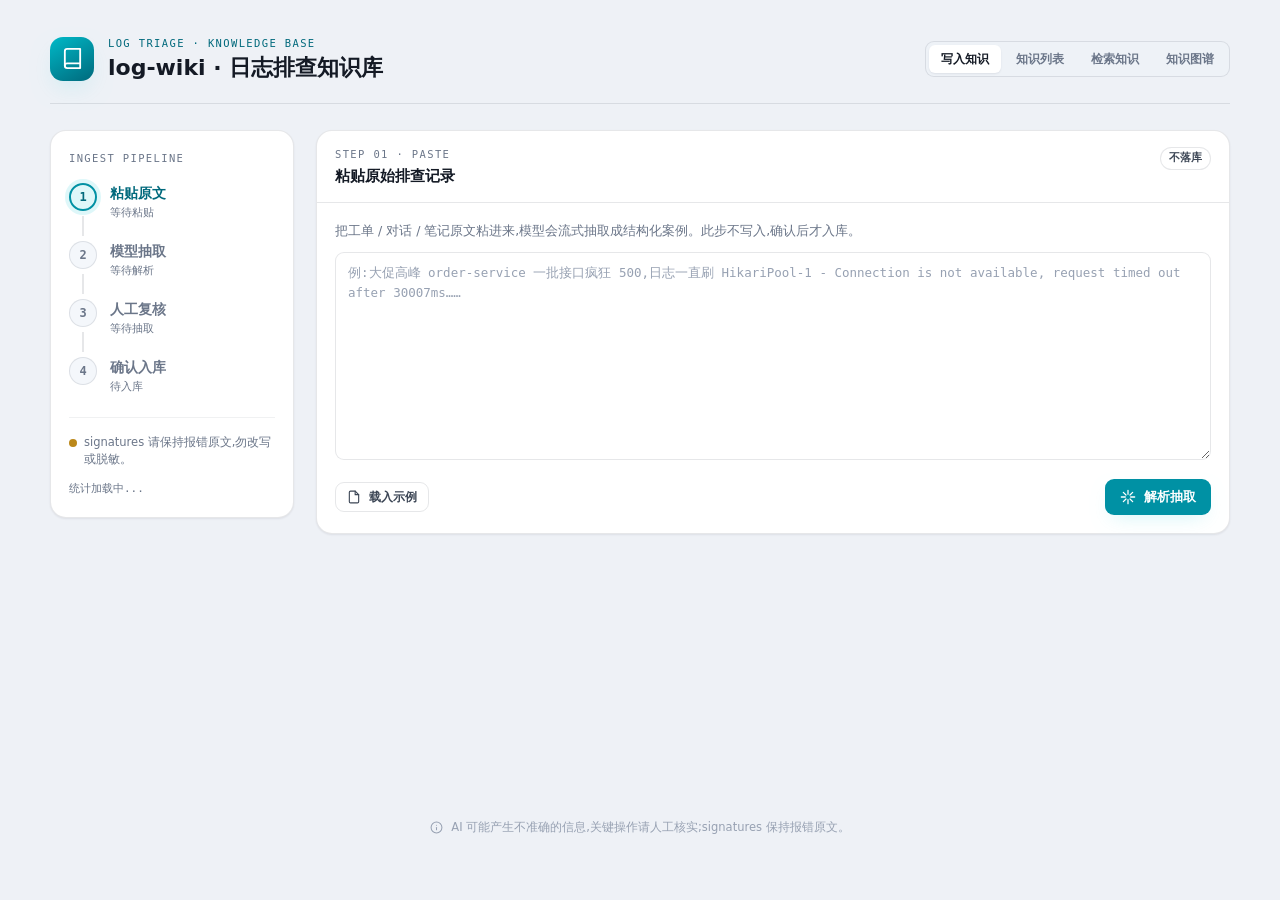
==== commit 96e40b59: "fix(web): 各标签页底部对齐——内容区给恒定最小高度 .wrap 改 flex 纵向布局,#root flex:1 + min-height clamp(440px, 100vh-252px)" ====
--- a/server/static/index.html
+++ b/server/static/index.html
@@ -61,7 +61,9 @@
     svg { flex: none; }
 
     .page { min-height: 100vh; padding: 36px 32px 64px; }
-    .wrap { max-width: 1180px; margin: 0 auto; }
+    .wrap { max-width: 1180px; margin: 0 auto; display: flex; flex-direction: column; min-height: calc(100vh - 100px); }
+    /* 内容区给恒定最小高度,各标签页切换时底部(footer)不再跳动 */
+    #root { flex: 1; min-height: clamp(440px, calc(100vh - 252px), 100vh); }
     .top {
       display: flex;
       align-items: center;
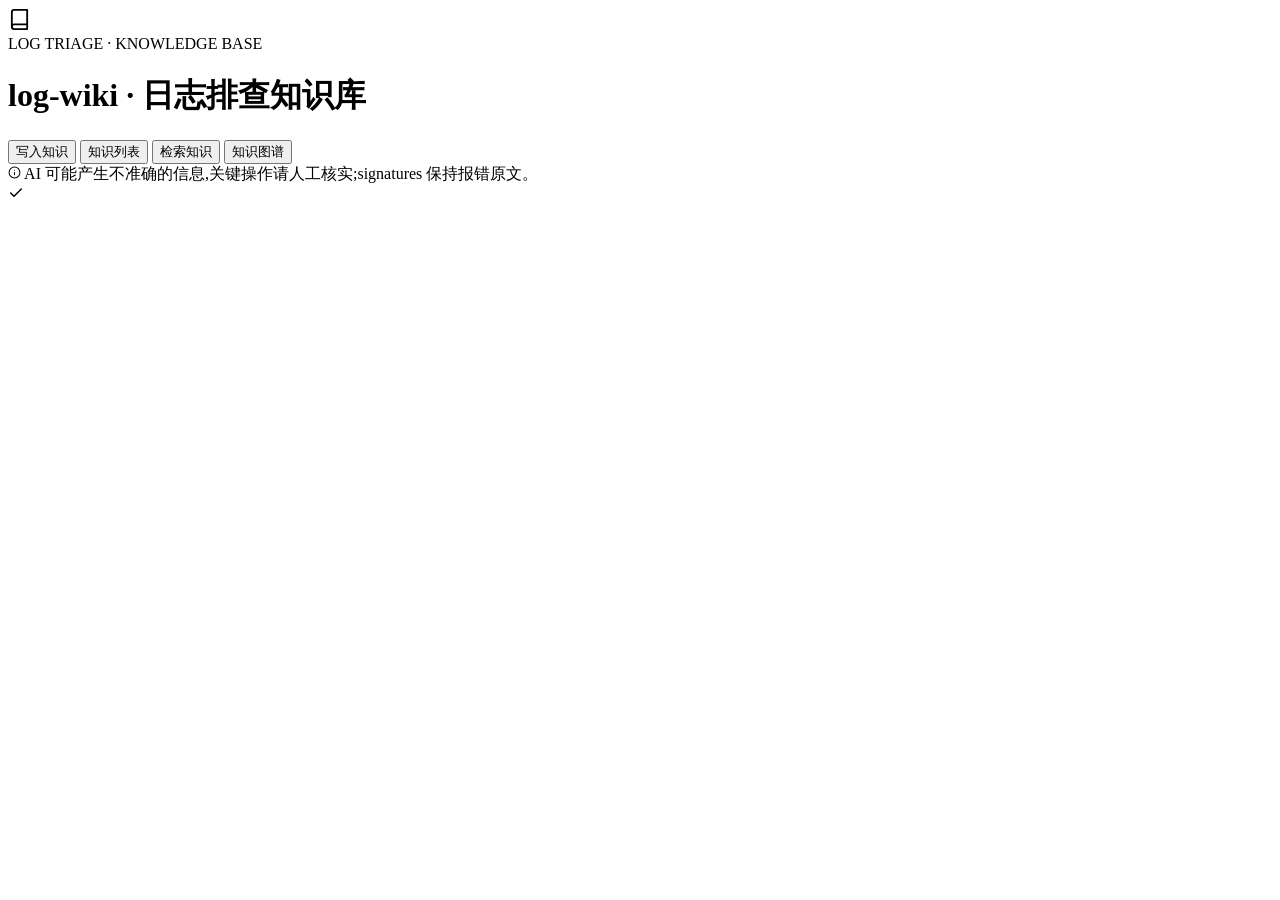
==== commit b1ba5866: "前端:删除确认改为样式化弹窗;index.html 按页面拆分 - 弹窗:confirmModal() 替代原生 window.confirm,沿用设计 token(危险态红色、   遮罩模糊、ESC" ====
--- a/server/static/index.html
+++ b/server/static/index.html
@@ -4,346 +4,7 @@
   <meta charset="UTF-8" />
   <meta name="viewport" content="width=device-width, initial-scale=1.0" />
   <title>log-wiki · 日志排查知识库</title>
-  <style>
-    :root {
-      --accent-h: 205;
-      --accent: oklch(0.58 0.15 var(--accent-h));
-      --accent-bright: oklch(0.50 0.16 var(--accent-h));
-      --accent-deep: oklch(0.45 0.15 var(--accent-h));
-      --accent-soft: oklch(0.74 0.13 var(--accent-h) / 0.13);
-      --accent-line: oklch(0.74 0.13 var(--accent-h) / 0.32);
-      --accent-glow: oklch(0.74 0.13 var(--accent-h) / 0.20);
-      --bg-app: #eef1f6;
-      --surface-1: #ffffff;
-      --surface-2: #ffffff;
-      --surface-3: #f4f7fb;
-      --surface-inset: #eef2f7;
-      --field: #ffffff;
-      --field-focus: #ffffff;
-      --line: rgba(15, 25, 45, 0.10);
-      --line-strong: rgba(15, 25, 45, 0.16);
-      --line-faint: rgba(15, 25, 45, 0.06);
-      --text: #141a25;
-      --text-dim: #3c4655;
-      --text-mute: #6b7689;
-      --text-faint: #97a1b2;
-      --on-accent: #ffffff;
-      --success: oklch(0.62 0.14 155);
-      --warning: oklch(0.66 0.13 80);
-      --danger: oklch(0.62 0.16 18);
-      --success-soft: oklch(0.78 0.14 155 / 0.14);
-      --warning-soft: oklch(0.82 0.13 80 / 0.16);
-      --danger-soft: oklch(0.70 0.16 18 / 0.14);
-      --sans: Inter, ui-sans-serif, system-ui, -apple-system, BlinkMacSystemFont, "Segoe UI", sans-serif;
-      --mono: "JetBrains Mono", ui-monospace, SFMono-Regular, Consolas, monospace;
-      --r-sm: 9px;
-      --r-md: 12px;
-      --r-lg: 16px;
-      --r-full: 999px;
-      --sh-sm: 0 1px 2px rgba(20, 30, 50, 0.08);
-      --sh-pop: 0 18px 48px -14px rgba(20, 30, 50, 0.26);
-      --ease: cubic-bezier(0.22, 1, 0.36, 1);
-    }
-
-    * { box-sizing: border-box; }
-    body {
-      margin: 0;
-      min-height: 100vh;
-      background: var(--bg-app);
-      color: var(--text);
-      font-family: var(--sans);
-      font-size: 14px;
-      line-height: 1.5;
-      -webkit-font-smoothing: antialiased;
-    }
-    button, input, textarea { font: inherit; color: inherit; }
-    button { border: 0; background: none; cursor: pointer; }
-    svg { flex: none; }
-
-    .page { min-height: 100vh; padding: 36px 32px 64px; }
-    .wrap { max-width: 1180px; margin: 0 auto; display: flex; flex-direction: column; min-height: calc(100vh - 100px); }
-    /* 内容区给恒定最小高度,各标签页切换时底部(footer)不再跳动 */
-    #root { flex: 1; min-height: clamp(440px, calc(100vh - 252px), 100vh); }
-    .top {
-      display: flex;
-      align-items: center;
-      justify-content: space-between;
-      gap: 24px;
-      flex-wrap: wrap;
-      margin-bottom: 22px;
-    }
-    .brand { display: flex; align-items: center; gap: 14px; min-width: 0; }
-    .logo {
-      width: 44px;
-      height: 44px;
-      border-radius: 13px;
-      display: grid;
-      place-items: center;
-      background: linear-gradient(150deg, oklch(0.72 0.12 var(--accent-h)), var(--accent-deep));
-      color: var(--on-accent);
-      box-shadow: 0 10px 24px -8px var(--accent-glow);
-    }
-    h1 { margin: 2px 0 0; font-size: 22px; font-weight: 800; line-height: 1.25; }
-    h3 { margin: 3px 0 0; font-size: 15px; font-weight: 650; line-height: 1.35; }
-    .rule { height: 1px; background: var(--line); margin-bottom: 26px; }
-    .grid { display: grid; grid-template-columns: 244px 1fr; gap: 22px; align-items: start; }
-    .main { display: grid; gap: 16px; min-width: 0; }
-
-    .kicker {
-      font-family: var(--mono);
-      font-size: 10.5px;
-      letter-spacing: 0.13em;
-      text-transform: uppercase;
-      color: var(--text-mute);
-      white-space: nowrap;
-    }
-    .mono { font-family: var(--mono); }
-    .muted { color: var(--text-mute); }
-    .dim { color: var(--text-dim); }
-
-    .card {
-      background: var(--surface-1);
-      border: 1px solid var(--line);
-      border-radius: var(--r-lg);
-      box-shadow: var(--sh-sm);
-    }
-    .rail { padding: 20px 18px; position: sticky; top: 24px; }
-    .card-head {
-      display: flex;
-      align-items: flex-start;
-      justify-content: space-between;
-      gap: 14px;
-      padding: 16px 18px;
-      border-bottom: 1px solid var(--line);
-    }
-    .card-pad { padding: 18px; }
-    .seg {
-      display: inline-flex;
-      gap: 3px;
-      padding: 3px;
-      background: var(--surface-inset);
-      border: 1px solid var(--line);
-      border-radius: var(--r-sm);
-    }
-    .seg button {
-      padding: 5px 12px;
-      border-radius: 6px;
-      font-size: 12px;
-      font-weight: 600;
-      color: var(--text-mute);
-      white-space: nowrap;
-    }
-    .seg button:hover { color: var(--text-dim); }
-    .seg button.on { background: var(--surface-2); color: var(--text); box-shadow: var(--sh-sm); }
-
-    .badge, .lc {
-      display: inline-flex;
-      align-items: center;
-      gap: 5px;
-      font-size: 11px;
-      font-weight: 600;
-      padding: 2px 8px;
-      border-radius: var(--r-full);
-      border: 1px solid var(--line);
-      background: var(--surface-2);
-      color: var(--text-dim);
-      white-space: nowrap;
-    }
-    .badge.ok, .lc.published { color: var(--success); background: var(--success-soft); border-color: transparent; }
-    .badge.warn, .lc.review { color: var(--warning); background: var(--warning-soft); border-color: transparent; }
-    .badge.info { color: var(--accent-bright); background: var(--accent-soft); border-color: transparent; }
-    .badge.bad { color: var(--danger); background: var(--danger-soft); border-color: transparent; }
-    .dot { width: 6px; height: 6px; border-radius: var(--r-full); background: currentColor; }
-
-    .btn {
-      display: inline-flex;
-      align-items: center;
-      justify-content: center;
-      gap: 8px;
-      min-height: 36px;
-      padding: 0 14px;
-      border-radius: var(--r-sm);
-      font-size: 13px;
-      font-weight: 600;
-      border: 1px solid var(--line);
-      background: var(--surface-2);
-      color: var(--text-dim);
-      transition: 0.15s var(--ease);
-      white-space: nowrap;
-    }
-    .btn:hover { color: var(--text); border-color: var(--line-strong); background: var(--surface-3); }
-    .btn.primary { background: var(--accent); color: var(--on-accent); border-color: transparent; box-shadow: 0 8px 20px -8px var(--accent-glow); }
-    .btn.primary:hover { background: var(--accent-bright); color: var(--on-accent); }
-    .btn.ghost { background: transparent; }
-    .btn.sm { min-height: 30px; padding: 0 11px; font-size: 12px; }
-    .btn.icon { width: 36px; padding: 0; flex: none; }
-    .btn:disabled { opacity: 0.5; cursor: not-allowed; }
-
-    .field {
-      width: 100%;
-      height: 38px;
-      padding: 0 12px;
-      border-radius: var(--r-sm);
-      background: var(--field);
-      border: 1px solid var(--line);
-      color: var(--text);
-      font-size: 13px;
-      transition: 0.15s;
-    }
-    textarea.field { height: auto; padding: 10px 12px; resize: vertical; line-height: 1.6; }
-    .field::placeholder { color: var(--text-faint); }
-    .field:focus { outline: none; border-color: var(--accent-line); background: var(--field-focus); box-shadow: 0 0 0 3px var(--accent-soft); }
-    .lbl { display: grid; gap: 6px; }
-    .lbl > span { font-size: 11.5px; font-weight: 600; color: var(--text-mute); }
-
-    .step { display: flex; gap: 13px; }
-    .step.click { cursor: pointer; }
-    .step-mark { display: flex; flex-direction: column; align-items: center; }
-    .step-dot {
-      width: 28px;
-      height: 28px;
-      border-radius: var(--r-full);
-      display: grid;
-      place-items: center;
-      background: var(--surface-3);
-      border: 1px solid var(--line);
-      color: var(--text-mute);
-      font-family: var(--mono);
-      font-weight: 700;
-      font-size: 12px;
-    }
-    .step.active .step-dot {
-      background: var(--accent-soft);
-      border: 2px solid var(--accent);
-      color: var(--accent-deep);
-      box-shadow: 0 0 0 4px var(--accent-soft);
-    }
-    .step.done .step-dot { background: var(--accent); color: var(--on-accent); border-color: transparent; }
-    .step-line { width: 2px; flex: 1; min-height: 20px; margin: 5px 0; background: var(--line); }
-    .step.done .step-line { background: var(--accent); }
-    .step-copy { padding-bottom: 18px; }
-    .step-label { font-size: 13.5px; font-weight: 650; color: var(--text-mute); }
-    .step.active .step-label { color: var(--accent-deep); font-weight: 700; }
-    .step.done .step-label { color: var(--text); }
-
-    .codebox {
-      margin: 0;
-      min-height: 120px;
-      max-height: 340px;
-      overflow: auto;
-      white-space: pre-wrap;
-      word-break: break-word;
-      background: var(--surface-inset);
-      border: 1px solid var(--line-faint);
-      border-radius: var(--r-md);
-      padding: 14px 16px;
-      font-family: var(--mono);
-      font-size: 12px;
-      line-height: 1.62;
-      color: var(--text-dim);
-    }
-    .result-block {
-      border-left: 3px solid var(--success);
-      background: var(--success-soft);
-      border-radius: 0 var(--r-md) var(--r-md) 0;
-      padding: 13px 16px;
-    }
-    .result-block.warn { border-left-color: var(--warning); background: var(--warning-soft); }
-    .empty { display: grid; place-items: center; gap: 8px; padding: 36px 20px; text-align: center; color: var(--text-mute); }
-    .graph-shell { display: grid; grid-template-columns: minmax(0, 1fr) 300px; gap: 16px; align-items: stretch; }
-    .graph-stage {
-      position: relative;
-      min-height: 520px;
-      border-radius: var(--r-md);
-      border: 1px solid var(--line-faint);
-      background: linear-gradient(180deg, #fbfcfe, var(--surface-inset));
-      overflow: hidden;
-    }
-    .graph-stage svg { width: 100%; height: 520px; display: block; }
-    .graph-edge { stroke: rgba(58, 70, 90, 0.22); stroke-width: 1.5; }
-    .graph-edge.on { stroke: var(--accent); stroke-width: 2.4; }
-    .graph-node { cursor: grab; touch-action: none; user-select: none; transition: opacity 0.14s var(--ease); }
-    .graph-node:active { cursor: grabbing; }
-    .graph-node.dimmed { opacity: 0.25; }
-    .graph-node circle { stroke: rgba(255,255,255,0.9); stroke-width: 2; filter: drop-shadow(0 4px 8px rgba(20,30,50,0.16)); }
-    .graph-node.active circle { stroke: var(--accent-deep); stroke-width: 3; }
-    .graph-node text { font-size: 11.5px; fill: var(--text-dim); pointer-events: none; font-weight: 600; }
-    .graph-detail { display: grid; gap: 12px; align-content: start; }
-    .graph-chip-row { display: flex; flex-wrap: wrap; gap: 6px; }
-    .graph-chip { display: inline-flex; align-items: center; gap: 5px; padding: 3px 8px; border-radius: var(--r-full); background: var(--surface-inset); border: 1px solid var(--line); color: var(--text-mute); font-size: 11px; }
-    .graph-list { display: grid; gap: 7px; }
-    .graph-list button { text-align: left; padding: 8px 10px; border-radius: var(--r-sm); background: var(--surface-inset); color: var(--text-dim); font-size: 12px; border: 1px solid var(--line-faint); }
-    .graph-list button:hover { color: var(--text); border-color: var(--line-strong); }
-    .knowledge-layout { display: grid; grid-template-columns: 320px minmax(0, 1fr); gap: 16px; align-items: start; }
-    .knowledge-list { display: grid; gap: 8px; max-height: 680px; overflow: auto; padding-right: 2px; }
-    .knowledge-item {
-      width: 100%;
-      text-align: left;
-      display: grid;
-      gap: 6px;
-      padding: 11px 12px;
-      border-radius: var(--r-md);
-      border: 1px solid var(--line-faint);
-      background: var(--surface-inset);
-      color: var(--text-dim);
-    }
-    .knowledge-item:hover { border-color: var(--line-strong); color: var(--text); }
-    .knowledge-item.on { border-color: var(--accent); background: var(--accent-soft); }
-    .knowledge-title { font-size: 13px; font-weight: 700; line-height: 1.35; }
-    .knowledge-meta { display: flex; flex-wrap: wrap; gap: 6px; align-items: center; color: var(--text-mute); font-size: 11px; }
-    .toast {
-      position: fixed;
-      bottom: 22px;
-      left: 50%;
-      transform: translateX(-50%) translateY(20px);
-      z-index: 80;
-      display: flex;
-      align-items: center;
-      gap: 10px;
-      padding: 11px 16px;
-      border-radius: var(--r-md);
-      background: var(--surface-1);
-      border: 1px solid var(--line-strong);
-      box-shadow: var(--sh-pop);
-      font-size: 13px;
-      font-weight: 500;
-      opacity: 0;
-      pointer-events: none;
-      transition: 0.25s var(--ease);
-    }
-    .toast.show { opacity: 1; transform: translateX(-50%) translateY(0); }
-    .spin { animation: spin 0.9s linear infinite; }
-    .pulse { animation: pulse 1.1s infinite; }
-    .caret { display: inline-block; width: 7px; height: 14px; margin-left: 2px; background: var(--accent); animation: blink 1s step-end infinite; vertical-align: -2px; }
-    @keyframes spin { to { transform: rotate(360deg); } }
-    @keyframes pulse { 50% { opacity: 0.35; } }
-    @keyframes blink { 50% { opacity: 0; } }
-
-    .footer {
-      margin-top: 26px;
-      display: flex;
-      align-items: center;
-      justify-content: center;
-      gap: 8px;
-      color: var(--text-faint);
-      font-size: 11.5px;
-      text-align: center;
-    }
-    .two { display: grid; grid-template-columns: 1fr 1fr; gap: 14px; }
-    .mobile-only { display: none; }
-
-    @media (max-width: 840px) {
-      .page { padding: 24px 16px 44px; }
-      .grid { grid-template-columns: 1fr; }
-      .rail { position: static; }
-      .graph-shell { grid-template-columns: 1fr; }
-      .knowledge-layout { grid-template-columns: 1fr; }
-      .two { grid-template-columns: 1fr; }
-      .card-head { align-items: flex-start; }
-      .desktop-only { display: none; }
-      .mobile-only { display: block; }
-    }
-  </style>
+  <link rel="stylesheet" href="/static/css/styles.css" />
 </head>
 <body>
   <div id="app" class="page">
@@ -373,1081 +34,11 @@
     <div id="toast" class="toast"><svg width="16" height="16" viewBox="0 0 24 24" fill="none" stroke="currentColor" stroke-width="2.2" stroke-linecap="round" stroke-linejoin="round"><path d="M20 6 9 17l-5-5"></path></svg><span></span></div>
   </div>
 
-  <script>
-    const SAMPLE_RAW_FALLBACK = '大促高峰 order-service 一批接口疯狂 500,日志一直刷 HikariPool-1 - Connection is not available, request timed out after 30007ms。DB CPU 不高,但活跃连接数顶满 maximumPoolSize 设为 20。排查发现慢查询 getOrderDetail 平均 4.2s 长时间占用连接,池一被占满后续请求等待 30s 超时即报错。最终给 getOrderDetail 涉及字段加复合索引,查询降到 60ms,并把 maximumPoolSize 调到 40、加上 leakDetectionThreshold 连接泄漏检测,大促期间未再复现。';
-    const SAMPLE_CASE_FALLBACK = {
-      title: 'HikariPool 连接池耗尽致接口批量 500',
-      category: '数据库 / 连接池',
-      signatures: ['HikariPool-1 - Connection is not available, request timed out'],
-      components: ['order-service', 'HikariCP', 'MySQL'],
-      background: '大促高峰期 order-service 接口批量返回 500,DB CPU 不高但活跃连接顶满 maximumPoolSize 设为 20。',
-      diagnosis: '慢查询 getOrderDetail 平均 4.2s 长时间占用连接,连接池耗尽后续请求等待 30s 超时,HikariCP 抛 Connection is not available。',
-      solution: '为 getOrderDetail 涉及字段加复合索引,查询从 4.2s 降至 60ms;maximumPoolSize 由 20 调至 40,并启用 HikariCP leakDetectionThreshold 连接泄漏检测,大促期间未再出现连接池耗尽。'
-    };
-
-    const state = {
-      mode: 'ingest',
-      step: 1,
-      maxStep: 1,
-      rawInput: '',
-      streamText: '',
-      previewing: false,
-      parseErr: '',
-      draft: null,
-      committing: false,
-      committed: null,
-      logText: '',
-      querying: false,
-      result: null,
-      knowledgeItems: [],
-      knowledgeLoading: false,
-      knowledgeSelected: '',
-      knowledgeSaving: false,
-      knowledgeError: '',
-      graph: null,
-      graphLoading: false,
-      graphFilter: 'all',
-      graphSearch: '',
-      graphSelected: '',
-      graphPositions: {},
-      graphDrag: null,
-      graphRenderQueued: false,
-      graphSuppressClick: false,
-      stats: null,
-      sample: { raw: SAMPLE_RAW_FALLBACK, case: SAMPLE_CASE_FALLBACK }
-    };
-
-    const root = document.getElementById('root');
-    const toastEl = document.getElementById('toast');
-    const tabIngest = document.getElementById('tab-ingest');
-    const tabList = document.getElementById('tab-list');
-    const tabQuery = document.getElementById('tab-query');
-    const tabGraph = document.getElementById('tab-graph');
-
-    function iconBook() { return '<svg width="23" height="23" viewBox="0 0 24 24" fill="none" stroke="currentColor" stroke-width="1.9" stroke-linecap="round" stroke-linejoin="round"><path d="M4 19.5A2.5 2.5 0 0 1 6.5 17H20"></path><path d="M6.5 2H20v20H6.5A2.5 2.5 0 0 1 4 19.5v-15A2.5 2.5 0 0 1 6.5 2Z"></path></svg>'; }
-    function iconCheck() { return '<svg width="16" height="16" viewBox="0 0 24 24" fill="none" stroke="currentColor" stroke-width="2.2" stroke-linecap="round" stroke-linejoin="round"><path d="M20 6 9 17l-5-5"></path></svg>'; }
-    function iconInfo() { return '<svg width="13" height="13" viewBox="0 0 24 24" fill="none" stroke="currentColor" stroke-width="1.9" stroke-linecap="round" stroke-linejoin="round"><path d="M12 22a10 10 0 1 0 0-20 10 10 0 0 0 0 20Z"></path><path d="M12 16v-4"></path><path d="M12 8h.01"></path></svg>'; }
-    function iconSearch() { return '<svg width="16" height="16" viewBox="0 0 24 24" fill="none" stroke="currentColor" stroke-width="1.9" stroke-linecap="round" stroke-linejoin="round"><path d="M11 19a8 8 0 1 0 0-16 8 8 0 0 0 0 16Z"></path><path d="M21 21l-4.35-4.35"></path></svg>'; }
-    function iconPlus() { return '<svg width="15" height="15" viewBox="0 0 24 24" fill="none" stroke="currentColor" stroke-width="1.9" stroke-linecap="round" stroke-linejoin="round"><path d="M12 5v14"></path><path d="M5 12h14"></path></svg>'; }
-    function iconBack() { return '<svg width="15" height="15" viewBox="0 0 24 24" fill="none" stroke="currentColor" stroke-width="1.9" stroke-linecap="round" stroke-linejoin="round"><path d="M15 18l-6-6 6-6"></path></svg>'; }
-    function iconTrash() { return '<svg width="15" height="15" viewBox="0 0 24 24" fill="none" stroke="currentColor" stroke-width="1.9" stroke-linecap="round" stroke-linejoin="round"><path d="M3 6h18"></path><path d="M8 6V4a2 2 0 0 1 2-2h4a2 2 0 0 1 2 2v2"></path><path d="M19 6v14a2 2 0 0 1-2 2H7a2 2 0 0 1-2-2V6"></path></svg>'; }
-    function iconFile() { return '<svg width="14" height="14" viewBox="0 0 24 24" fill="none" stroke="currentColor" stroke-width="1.9" stroke-linecap="round" stroke-linejoin="round"><path d="M14 2H6a2 2 0 0 0-2 2v16a2 2 0 0 0 2 2h12a2 2 0 0 0 2-2V8z"></path><path d="M14 2v6h6"></path></svg>'; }
-    function iconSpark() { return '<svg width="16" height="16" viewBox="0 0 24 24" fill="none" stroke="currentColor" stroke-width="1.9" stroke-linecap="round" stroke-linejoin="round"><path d="M12 2v6m0 8v6"></path><path d="M2 12h6m8 0h6"></path><path d="M5 5l4 4m6 6 4 4"></path><path d="M19 5l-4 4m-6 6-4 4"></path></svg>'; }
-    function iconSpin() { return '<svg class="spin" width="16" height="16" viewBox="0 0 24 24" fill="none" stroke="currentColor" stroke-width="2.2" stroke-linecap="round"><path d="M21 12a9 9 0 1 1-6.2-8.5"></path></svg>'; }
-
-    function escapeHtml(v) {
-      return String(v == null ? '' : v)
-        .replace(/&/g, '&amp;')
-        .replace(/</g, '&lt;')
-        .replace(/>/g, '&gt;')
-        .replace(/"/g, '&quot;')
-        .replace(/'/g, '&#39;');
-    }
-
-    function showToast(msg) {
-      clearTimeout(showToast.timer);
-      toastEl.querySelector('span').textContent = msg;
-      toastEl.classList.add('show');
-      showToast.timer = setTimeout(() => toastEl.classList.remove('show'), 2800);
-    }
-
-    function noBackend(status) {
-      return [404, 405, 501, 502, 503, 504].includes(status);
-    }
-
-    function slug(s) {
-      return (s || 'case').toLowerCase().replace(/[^a-z0-9\u4e00-\u9fa5]+/g, '-').replace(/^-+|-+$/g, '').slice(0, 40) || 'case';
-    }
-
-    function newRequestId() {
-      if (window.crypto && crypto.randomUUID) return crypto.randomUUID().slice(0, 12);
-      return Date.now().toString(36) + Math.random().toString(36).slice(2, 6);
-    }
-
-    function clipText(text, size = 500) {
-      const s = String(text || '');
-      if (s.length <= size * 2) return s;
-      return s.slice(0, size) + '\\n...<snip>...\\n' + s.slice(-size);
-    }
-
-    function normalizeJsonText(text) {
-      let txt = String(text || '').trim();
-      txt = txt.replace(/^```(?:json)?\s*/i, '').replace(/```\s*$/i, '').trim();
-      if (!txt.startsWith('{')) {
-        const first = txt.indexOf('{');
-        const last = txt.lastIndexOf('}');
-        if (first !== -1 && last > first) txt = txt.slice(first, last + 1).trim();
-      }
-      return txt;
-    }
-
-    function logPreviewFailure(info) {
-      console.error('[log-wiki] ingest preview parse failed', {
-        requestId: info.requestId,
-        httpStatus: info.httpStatus,
-        rawLength: info.rawLength,
-        streamLength: info.streamText.length,
-        normalizedLength: info.normalizedText.length,
-        message: info.error && info.error.message || String(info.error),
-        streamSample: clipText(info.streamText),
-        normalizedSample: clipText(info.normalizedText)
-      });
-    }
-
-    function toDraft(o, raw) {
-      return {
-        file: o.file || '',
-        title: o.title || '',
-        category: o.category || '未分类',
-        signatures: o.signatures && o.signatures.length ? o.signatures.slice() : [''],
-        components: o.components && o.components.length ? o.components.slice() : [''],
-        background: o.background || '',
-        diagnosis: o.diagnosis || '',
-        solution: o.solution || '',
-        ident: '',
-        raw
-      };
-    }
-
-    function setMode(mode) {
-      state.mode = mode;
-      tabIngest.classList.toggle('on', mode === 'ingest');
-      tabList.classList.toggle('on', mode === 'list');
-      tabQuery.classList.toggle('on', mode === 'query');
-      tabGraph.classList.toggle('on', mode === 'graph');
-      if (mode === 'graph' && !state.graph && !state.graphLoading) loadGraph();
-      if (mode === 'list' && !state.knowledgeItems.length && !state.knowledgeLoading) loadKnowledgeList();
-      render();
-    }
-
-    function setStep(step) {
-      if (step <= state.maxStep) {
-        state.step = step;
-        render();
-      }
-    }
-
-    function goToStep(step) {
-      state.step = step;
-      state.maxStep = Math.max(state.maxStep, step);
-    }
-
-    async function refreshMeta() {
-      try {
-        const [statsResp, sampleResp] = await Promise.all([
-          fetch('/api/kb/stats'),
-          fetch('/api/examples/ingest')
-        ]);
-        if (statsResp.ok) state.stats = await statsResp.json();
-        if (sampleResp.ok) state.sample = await sampleResp.json();
-      } catch (e) {}
-      render();
-    }
-
-    async function loadKnowledgeList(keepSelection = true) {
-      state.knowledgeLoading = true;
-      state.knowledgeError = '';
-      render();
-      try {
-        const r = await fetch('/api/knowledge');
-        if (!r.ok) throw new Error('HTTP ' + r.status);
-        const data = await r.json();
-        state.knowledgeItems = data.items || [];
-        if (!keepSelection || !state.knowledgeItems.some(item => item.file === state.knowledgeSelected)) {
-          state.knowledgeSelected = state.knowledgeItems[0] && state.knowledgeItems[0].file || '';
-        }
-        state.knowledgeLoading = false;
-        render();
-        if (state.knowledgeSelected) await selectKnowledge(state.knowledgeSelected);
-      } catch (e) {
-        state.knowledgeLoading = false;
-        state.knowledgeError = String(e && e.message || e);
-        render();
-        showToast('知识列表加载失败');
-      }
-    }
-
-    async function selectKnowledge(file) {
-      if (!file) return;
-      state.knowledgeSelected = file;
-      state.knowledgeError = '';
-      render();
-      try {
-        const r = await fetch('/api/knowledge/' + file.split('/').map(encodeURIComponent).join('/'));
-        const data = await r.json();
-        if (!r.ok) throw new Error(data.detail || '加载知识失败');
-        state.draft = toDraft(data, data.raw || '');
-        state.draft.file = data.file;
-        render();
-      } catch (e) {
-        state.knowledgeError = String(e && e.message || e);
-        render();
-        showToast('知识详情加载失败');
-      }
-    }
-
-    async function loadGraph() {
-      state.graphLoading = true;
-      render();
-      try {
-        const r = await fetch('/api/graph');
-        if (!r.ok) throw new Error('HTTP ' + r.status);
-        state.graph = await r.json();
-        if (!state.graphSelected && state.graph.nodes && state.graph.nodes.length) {
-          const firstCase = state.graph.nodes.find(n => n.type === 'case') || state.graph.nodes[0];
-          state.graphSelected = firstCase.id;
-        }
-      } catch (e) {
-        console.error('[log-wiki] graph load failed', e);
-        showToast('图谱加载失败');
-      } finally {
-        state.graphLoading = false;
-        render();
-      }
-    }
-
-    function graphColor(type) {
-      return {
-        case: '#17a2b8',
-        concept: '#7c6ee6',
-        raw: '#7a8598',
-        component: '#1f9d66',
-        tag: '#c99622'
-      }[type] || '#6b7689';
-    }
-
-    function graphFiltered() {
-      const graph = state.graph || { nodes: [], edges: [] };
-      const q = state.graphSearch.trim().toLowerCase();
-      let nodes = graph.nodes.filter(n => {
-        const typeOk = state.graphFilter === 'all' || n.type === state.graphFilter;
-        const text = [n.id, n.title, n.description, ...(n.tags || []), ...(n.components || [])].join(' ').toLowerCase();
-        return typeOk && (!q || text.includes(q));
-      });
-      const ids = new Set(nodes.map(n => n.id));
-      if (state.graphFilter === 'neighbors' && state.graphSelected) {
-        const keep = new Set([state.graphSelected]);
-        graph.edges.forEach(e => {
-          if (e.source === state.graphSelected) keep.add(e.target);
-          if (e.target === state.graphSelected) keep.add(e.source);
-        });
-        nodes = graph.nodes.filter(n => keep.has(n.id));
-        ids.clear();
-        nodes.forEach(n => ids.add(n.id));
-      }
-      const edges = graph.edges.filter(e => ids.has(e.source) && ids.has(e.target));
-      return { nodes, edges };
-    }
-
-    const GRAPH_W = 980;
-    const GRAPH_H = 520;
-    const GRAPH_PAD = 42;
-
-    function clampGraphPoint(x, y) {
-      return {
-        x: Math.max(GRAPH_PAD, Math.min(GRAPH_W - GRAPH_PAD, Number.isFinite(x) ? x : GRAPH_W / 2)),
-        y: Math.max(GRAPH_PAD, Math.min(GRAPH_H - GRAPH_PAD, Number.isFinite(y) ? y : GRAPH_H / 2))
-      };
-    }
-
-    function initialGraphPoint(node, index, typeIndex) {
-      const columns = { case: 145, concept: 320, component: 495, tag: 670, raw: 835 };
-      const x = columns[node.type] || (120 + (index % 5) * 185);
-      const laneCount = Math.max(1, Math.floor((GRAPH_H - GRAPH_PAD * 2) / 72));
-      const lane = typeIndex % laneCount;
-      const wrap = Math.floor(typeIndex / laneCount);
-      const point = clampGraphPoint(x + wrap * 34, GRAPH_PAD + lane * 72);
-      return point;
-    }
-
-    function graphLayout(nodes) {
-      const typeCounts = {};
-      return nodes.map((node, index) => {
-        const typeIndex = typeCounts[node.type] || 0;
-        typeCounts[node.type] = typeIndex + 1;
-        const saved = state.graphPositions[node.id];
-        const point = clampGraphPoint(saved && saved.x, saved && saved.y);
-        const initial = saved ? point : initialGraphPoint(node, index, typeIndex);
-        state.graphPositions[node.id] = initial;
-        return Object.assign({}, node, initial);
-      });
-    }
-
-    function graphPointFromEvent(svg, event) {
-      if (svg.createSVGPoint && svg.getScreenCTM) {
-        const point = svg.createSVGPoint();
-        point.x = event.clientX;
-        point.y = event.clientY;
-        const matrix = svg.getScreenCTM();
-        if (matrix) {
-          const transformed = point.matrixTransform(matrix.inverse());
-          return { x: transformed.x, y: transformed.y };
-        }
-      }
-      const rect = svg.getBoundingClientRect();
-      return {
-        x: ((event.clientX - rect.left) / rect.width) * GRAPH_W,
-        y: ((event.clientY - rect.top) / rect.height) * GRAPH_H
-      };
-    }
-
-    function scheduleGraphRender() {
-      if (state.graphRenderQueued) return;
-      state.graphRenderQueued = true;
-      requestAnimationFrame(() => {
-        state.graphRenderQueued = false;
-        render();
-      });
-    }
-
-    function startGraphDrag(event) {
-      const id = event.currentTarget.dataset.nodeId;
-      const svg = event.currentTarget.ownerSVGElement;
-      const current = state.graphPositions[id];
-      if (!id || !svg || !current) return;
-      const point = graphPointFromEvent(svg, event);
-      state.graphDrag = { id, dx: point.x - current.x, dy: point.y - current.y, moved: false };
-      if (event.pointerId != null && event.currentTarget.setPointerCapture) {
-        event.currentTarget.setPointerCapture(event.pointerId);
-      }
-      event.preventDefault();
-    }
-
-    function moveGraphDrag(event) {
-      if (!state.graphDrag) return;
-      const svg = document.querySelector('.graph-stage svg');
-      if (!svg) return;
-      const point = graphPointFromEvent(svg, event);
-      const next = clampGraphPoint(point.x - state.graphDrag.dx, point.y - state.graphDrag.dy);
-      const prev = state.graphPositions[state.graphDrag.id] || next;
-      if (Math.abs(next.x - prev.x) > 1 || Math.abs(next.y - prev.y) > 1) {
-        state.graphDrag.moved = true;
-        state.graphPositions[state.graphDrag.id] = next;
-        scheduleGraphRender();
-      }
-    }
-
-    function endGraphDrag() {
-      if (!state.graphDrag) return;
-      state.graphSuppressClick = state.graphDrag.moved;
-      state.graphDrag = null;
-    }
-
-    function resetGraphLayout() {
-      state.graphPositions = {};
-      render();
-    }
-
-    function graphNodeById(id) {
-      return (state.graph && state.graph.nodes || []).find(n => n.id === id) || null;
-    }
-
-    function graphNeighbors(id) {
-      const graph = state.graph || { edges: [] };
-      return graph.edges
-        .filter(e => e.source === id || e.target === id)
-        .map(e => ({ edge: e, node: graphNodeById(e.source === id ? e.target : e.source) }))
-        .filter(item => item.node);
-    }
-
-    async function loadSample() {
-      if (!state.sample.raw) await refreshMeta();
-      state.rawInput = state.sample.raw || SAMPLE_RAW_FALLBACK;
-      render();
-      showToast('已载入示例记录');
-    }
-
-    async function doPreview() {
-      const raw = state.rawInput;
-      if (!raw.trim()) { showToast('请先粘贴原始排查记录'); return; }
-      Object.assign(state, { step: 2, maxStep: Math.max(state.maxStep, 2), previewing: true, streamText: '', parseErr: '', draft: null, committed: null });
-      render();
-      const requestId = newRequestId();
-      let httpStatus = null;
-      let normalizedText = '';
-      try {
-        const resp = await fetch('/api/ingest/preview', {
-          method: 'POST',
-          headers: { 'Content-Type': 'application/json', 'X-Request-ID': requestId },
-          body: JSON.stringify({ raw })
-        });
-        httpStatus = resp.status;
-        const responseRequestId = resp.headers.get('X-Request-ID') || requestId;
-        if (!resp.ok) {
-          if (noBackend(resp.status)) return demoPreview(raw);
-          let detail = '';
-          try { detail = (await resp.json()).detail; } catch (e) {}
-          throw new Error(`[request_id=${responseRequestId}] ${detail || 'HTTP ' + resp.status}`);
-        }
-        const reader = resp.body.getReader();
-        const decoder = new TextDecoder();
-        let acc = '';
-        while (true) {
-          const { done, value } = await reader.read();
-          if (done) break;
-          acc += decoder.decode(value, { stream: true });
-          state.streamText = acc;
-          render();
-        }
-        if (acc.includes('[ERROR]')) throw new Error(acc);
-        normalizedText = normalizeJsonText(acc);
-        state.draft = toDraft(JSON.parse(normalizedText), raw);
-        goToStep(3);
-        state.previewing = false;
-        console.info('[log-wiki] ingest preview parsed', {
-          requestId: responseRequestId,
-          rawLength: raw.length,
-          streamLength: acc.length,
-          normalizedLength: normalizedText.length
-        });
-        render();
-        showToast('解析完成,请复核后确认入库');
-      } catch (e) {
-        logPreviewFailure({
-          requestId,
-          httpStatus,
-          rawLength: raw.length,
-          streamText: state.streamText,
-          normalizedText,
-          error: e
-        });
-        state.parseErr = `request_id=${requestId}\n${String(e && e.message || e)}`;
-        state.previewing = false;
-        render();
-        showToast('解析失败,详见下方');
-      }
-    }
-
-    async function demoPreview(raw) {
-      const obj = state.sample.case || SAMPLE_CASE_FALLBACK;
-      const json = JSON.stringify(obj, null, 2);
-      for (let k = 1; k <= 6; k++) {
-        await new Promise(r => setTimeout(r, 90));
-        state.streamText = json.slice(0, Math.round(json.length * k / 6));
-        render();
-      }
-      state.streamText = json;
-      state.draft = toDraft(obj, raw);
-      goToStep(3);
-      state.previewing = false;
-      render();
-      showToast('后端未连接 · 已载入演示数据');
-    }
-
-    async function commit() {
-      const d = state.draft;
-      if (!d) return;
-      if (state.mode === 'list') return updateKnowledge();
-      const payload = {
-        raw: d.raw,
-        title: d.title,
-        category: d.category,
-        signatures: d.signatures.filter(s => s && s.trim()),
-        components: d.components.filter(c => c && c.trim()),
-        background: d.background,
-        diagnosis: d.diagnosis,
-        solution: d.solution,
-        ident: d.ident || null
-      };
-      if (!payload.title.trim()) { showToast('标题不能为空'); return; }
-      if (!payload.signatures.length) { showToast('至少保留一条 signature'); return; }
-      state.committing = true;
-      render();
-      try {
-        const r = await fetch('/api/ingest/commit', {
-          method: 'POST',
-          headers: { 'Content-Type': 'application/json' },
-          body: JSON.stringify(payload)
-        });
-        if (noBackend(r.status)) {
-          const stamp = payload.ident || String(Date.now());
-          state.committed = { case_file: 'wiki/cases/' + slug(payload.title) + '.md', raw_file: 'raw/sources/' + stamp + '.md', demo: true };
-          goToStep(4);
-          state.committing = false;
-          render();
-          showToast('后端未连接 · 已演示入库结果');
-          return;
-        }
-        const data = await r.json();
-        if (!r.ok) throw new Error(data.detail || '入库失败');
-        state.committed = data;
-        goToStep(4);
-        state.committing = false;
-        render();
-        refreshMeta();
-        showToast('已真正写入本地知识库');
-      } catch (e) {
-        state.committing = false;
-        render();
-        showToast(String(e && e.message || e));
-      }
-    }
-
-    async function updateKnowledge() {
-      const d = state.draft;
-      if (!d || !state.knowledgeSelected) return;
-      const payload = {
-        raw: d.raw || '',
-        title: d.title,
-        category: d.category,
-        signatures: d.signatures.filter(s => s && s.trim()),
-        components: d.components.filter(c => c && c.trim()),
-        background: d.background,
-        diagnosis: d.diagnosis,
-        solution: d.solution,
-        ident: d.ident || null
-      };
-      if (!payload.title.trim()) { showToast('标题不能为空'); return; }
-      if (!payload.signatures.length) { showToast('至少保留一条 signature'); return; }
-      state.knowledgeSaving = true;
-      render();
-      try {
-        const r = await fetch('/api/knowledge/' + state.knowledgeSelected.split('/').map(encodeURIComponent).join('/'), {
-          method: 'PUT',
-          headers: { 'Content-Type': 'application/json' },
-          body: JSON.stringify(payload)
-        });
-        const data = await r.json();
-        if (!r.ok) throw new Error(data.detail || '更新失败');
-        state.knowledgeSaving = false;
-        state.graph = null;
-        await loadKnowledgeList(true);
-        refreshMeta();
-        showToast('知识已更新入库');
-      } catch (e) {
-        state.knowledgeSaving = false;
-        render();
-        showToast(String(e && e.message || e));
-      }
-    }
-
-    async function runQuery() {
-      if (!state.logText.trim()) { showToast('请输入报错信息'); return; }
-      state.querying = true;
-      state.result = null;
-      render();
-      try {
-        const r = await fetch('/api/query', {
-          method: 'POST',
-          headers: { 'Content-Type': 'application/json' },
-          body: JSON.stringify({ log: state.logText })
-        });
-        if (noBackend(r.status)) return demoQuery();
-        const data = await r.json();
-        if (!r.ok) throw new Error(data.detail || '检索失败');
-        state.result = data;
-        state.querying = false;
-        render();
-      } catch (e) {
-        state.querying = false;
-        render();
-        showToast(String(e && e.message || e));
-      }
-    }
-
-    function demoQuery() {
-      const log = state.logText.toLowerCase();
-      if (log.includes('hikari') || log.includes('connection is not available')) {
-        state.result = { mode: 'exact', hits: [{ title: SAMPLE_CASE_FALLBACK.title, status: 'verified', file: 'wiki/cases/hikari-pool-exhausted.md', matched: ['HikariPool-1 - Connection is not available'], solution: SAMPLE_CASE_FALLBACK.solution }] };
-      } else if (log.includes('oom') || log.includes('outofmemory') || log.includes('timeout') || log.includes('timed out')) {
-        state.result = { mode: 'fuzzy', hits: [{ title: 'JVM Metaspace OOM', score: 0.42, file: 'wiki/cases/jvm-metaspace-oom.md' }, { title: 'Kafka 消费组 Rebalance 风暴', score: 0.31, file: 'wiki/cases/kafka-rebalance.md' }] };
-      } else {
-        state.result = { mode: 'none', hits: [] };
-      }
-      state.querying = false;
-      render();
-      showToast('后端未连接 · 已演示检索结果');
-    }
-
-    function resetIngest() {
-      Object.assign(state, { step: 1, maxStep: 1, rawInput: '', streamText: '', parseErr: '', draft: null, committed: null });
-      render();
-    }
-
-    function updateDraft(key, value) {
-      state.draft[key] = value;
-    }
-
-    function updateList(key, index, value) {
-      state.draft[key][index] = value;
-    }
-
-    function addList(key) {
-      state.draft[key].push('');
-      render();
-    }
-
-    function removeList(key, index) {
-      state.draft[key].splice(index, 1);
-      if (!state.draft[key].length) state.draft[key].push('');
-      render();
-    }
-
-    function stepRows() {
-      const defs = [
-        { n: 1, label: '粘贴原文', meta: state.rawInput ? state.rawInput.length + ' 字 · 已读取' : '等待粘贴' },
-        { n: 2, label: '模型抽取', meta: state.previewing ? '流式生成中…' : (state.parseErr ? '解析失败' : (state.streamText ? 'JSON · 已完成' : '等待解析')) },
-        { n: 3, label: '人工复核', meta: state.draft ? '可编辑核对' : '等待抽取' },
-        { n: 4, label: '确认入库', meta: state.committed ? '已写入' : '待入库' }
-      ];
-      return defs.map((d, idx) => {
-        const cls = ['step'];
-        if (d.n < state.step) cls.push('done', 'click');
-        if (d.n === state.step) cls.push('active', 'click');
-        if (d.n > state.step && d.n <= state.maxStep) cls.push('click');
-        return `
-          <div class="${cls.join(' ')}" data-step="${d.n}">
-            <div class="step-mark">
-              <div class="step-dot">${d.n < state.step ? iconCheck() : d.n}</div>
-              ${idx < defs.length - 1 ? '<div class="step-line"></div>' : ''}
-            </div>
-            <div class="step-copy">
-              <div class="step-label">${escapeHtml(d.label)}</div>
-              <div class="mono muted" style="font-size:10.5px;margin-top:2px">${escapeHtml(d.meta)}</div>
-            </div>
-          </div>`;
-      }).join('');
-    }
-
-    function statsHtml() {
-      const s = state.stats;
-      if (!s) return '<div class="mono muted" style="font-size:11px;margin-top:12px">统计加载中...</div>';
-      return `
-        <div style="margin-top:14px;padding-top:14px;border-top:1px solid var(--line-faint);display:grid;grid-template-columns:1fr 1fr;gap:8px">
-          <div><div class="kicker">CASES</div><strong>${s.cases}</strong></div>
-          <div><div class="kicker">SIGN</div><strong>${s.signatures}</strong></div>
-          <div><div class="kicker">VERIFIED</div><strong>${s.verified}</strong></div>
-          <div><div class="kicker">DRAFT</div><strong>${s.drafts}</strong></div>
-        </div>`;
-    }
-
-    function renderRail() {
-      if (state.mode === 'list') {
-        return `
-          <aside class="card rail">
-            <div class="kicker" style="margin-bottom:14px">KNOWLEDGE LIST</div>
-            <div style="display:grid;gap:12px">
-              ${modeNote('var(--accent)', '左侧列表', '点击任一知识后,右侧展示可编辑详情。')}
-              ${modeNote('var(--success)', '更新入库', '保存会覆盖对应案例 Markdown,并刷新索引。')}
-              ${modeNote('var(--warning)', '检索锚点', 'signatures 仍需保留报错原文。')}
-            </div>
-            ${statsHtml()}
-          </aside>`;
-      }
-      if (state.mode === 'graph') {
-        const graph = state.graph || { nodes: [], edges: [] };
-        return `
-          <aside class="card rail">
-            <div class="kicker" style="margin-bottom:14px">GRAPH FILTERS</div>
-            <label class="lbl" style="margin-bottom:12px"><span>搜索节点</span><input id="graphSearch" class="field" value="${escapeHtml(state.graphSearch)}" placeholder="title / tag / component"></label>
-            <div class="seg" style="display:grid;grid-template-columns:1fr 1fr;margin-bottom:14px">
-              ${['all','case','concept','neighbors'].map(v => `<button class="${state.graphFilter === v ? 'on' : ''}" data-graph-filter="${v}" type="button">${{all:'全部',case:'案例',concept:'概念',neighbors:'一跳'}[v]}</button>`).join('')}
-            </div>
-            <div class="kicker" style="margin:14px 0 10px">LEGEND</div>
-            <div style="display:grid;gap:9px">
-              ${[
-                ['case','Case'],
-                ['concept','Concept'],
-                ['raw','Raw Source'],
-                ['component','Component'],
-                ['tag','Tag']
-              ].map(([type,label]) => `<div style="display:flex;align-items:center;gap:8px;font-size:12px;color:var(--text-dim)"><span style="width:9px;height:9px;border-radius:999px;background:${graphColor(type)}"></span>${label}</div>`).join('')}
-            </div>
-            <div style="margin-top:14px;padding-top:14px;border-top:1px solid var(--line-faint);display:grid;grid-template-columns:1fr 1fr;gap:8px">
-              <div><div class="kicker">NODES</div><strong>${graph.nodes.length}</strong></div>
-              <div><div class="kicker">EDGES</div><strong>${graph.edges.length}</strong></div>
-            </div>
-          </aside>`;
-      }
-      if (state.mode === 'query') {
-        return `
-          <aside class="card rail">
-            <div class="kicker" style="margin-bottom:14px">MATCH MODES</div>
-            <div style="display:grid;gap:14px">
-              ${modeNote('var(--success)', '精确命中', 'signature 原文匹配,可直接照方案处理。')}
-              ${modeNote('var(--warning)', '可能相关', '按重合度排序,需人工判断,勿照搬。')}
-              ${modeNote('var(--text-faint)', '暂无案例', '勿编造方案;排查后到写入页入库。')}
-            </div>
-            ${statsHtml()}
-          </aside>`;
-      }
-      return `
-        <aside class="card rail">
-          <div class="kicker" style="margin-bottom:16px">INGEST PIPELINE</div>
-          <div>${stepRows()}</div>
-          <div style="margin-top:4px;padding-top:16px;border-top:1px solid var(--line-faint);display:flex;gap:7px;align-items:flex-start">
-            <span style="width:8px;height:8px;border-radius:999px;background:var(--warning);margin-top:5px;flex:none"></span>
-            <span style="font-size:11.5px;color:var(--text-mute);line-height:1.5">signatures 请保持报错原文,勿改写或脱敏。</span>
-          </div>
-          ${statsHtml()}
-        </aside>`;
-    }
-
-    function modeNote(color, title, text) {
-      return `<div style="display:flex;gap:10px"><span style="width:8px;height:8px;border-radius:999px;background:${color};flex:none;margin-top:5px"></span><div><div style="font-size:13px;font-weight:650;color:var(--text)">${title}</div><div class="muted" style="font-size:11.5px;line-height:1.5;margin-top:2px">${text}</div></div></div>`;
-    }
-
-    function renderIngestMain() {
-      if (state.step === 1) {
-        return `
-          <section class="card">
-            <div class="card-head"><div><div class="kicker">STEP 01 · PASTE</div><h3>粘贴原始排查记录</h3></div><span class="badge mono">不落库</span></div>
-            <div class="card-pad">
-              <p class="muted" style="font-size:12.5px;margin:0 0 11px;line-height:1.55">把工单 / 对话 / 笔记原文粘进来,模型会流式抽取成结构化案例。此步不写入,确认后才入库。</p>
-              <textarea id="rawInput" class="field mono" spellcheck="false" placeholder="例:大促高峰 order-service 一批接口疯狂 500,日志一直刷 HikariPool-1 - Connection is not available, request timed out after 30007ms……" style="height:208px;font-size:12.5px;line-height:1.62">${escapeHtml(state.rawInput)}</textarea>
-              <div style="display:flex;align-items:center;justify-content:space-between;gap:12px;margin-top:13px;flex-wrap:wrap">
-                <button class="btn sm ghost" id="loadSample" type="button">${iconFile()}载入示例</button>
-                <div style="display:flex;align-items:center;gap:13px">
-                  <span class="mono muted" style="font-size:11px">${state.rawInput ? state.rawInput.length + ' 字' : ''}</span>
-                  <button class="btn primary" id="doPreview" type="button">${iconSpark()}解析抽取</button>
-                </div>
-              </div>
-            </div>
-          </section>`;
-      }
-      if (state.step === 2) {
-        return `
-          <section class="card">
-            <div class="card-head">
-              <div><div class="kicker">STEP 02 · MODEL EXTRACTION</div><h3>模型流式抽取</h3></div>
-              ${state.previewing ? '<span class="badge info"><span class="dot pulse"></span>生成中</span>' : '<span class="badge ok"><span class="dot"></span>已完成</span>'}
-            </div>
-            <div class="card-pad">
-              <pre class="codebox">${escapeHtml(state.streamText)}${state.previewing ? '<span class="caret"></span>' : ''}</pre>
-              ${state.parseErr ? `
-                <div class="result-block warn" style="border-left-color:var(--danger);background:var(--danger-soft);margin-top:13px">
-                  <div style="font-size:13px;font-weight:650;color:var(--danger)">解析失败</div>
-                  <div class="mono" style="font-size:11.5px;color:var(--text-dim);margin-top:6px;white-space:pre-wrap;word-break:break-word">${escapeHtml(state.parseErr)}</div>
-                </div>
-                <div style="display:flex;gap:10px;margin-top:13px;flex-wrap:wrap">
-                  <button class="btn" id="backToPaste" type="button">${iconBack()}返回修改原文</button>
-                  <button class="btn primary" id="retryPreview" type="button">重试</button>
-                </div>` : ''}
-            </div>
-          </section>`;
-      }
-      if (state.step === 3) return renderReview();
-      return renderDone();
-    }
-
-    function renderKnowledgeMain() {
-      return `
-        <section class="knowledge-layout">
-          <aside class="card">
-            <div class="card-head">
-              <div><div class="kicker">KNOWLEDGE · VERIFIED</div><h3>知识列表</h3></div>
-              <button class="btn sm" id="reloadKnowledge" type="button">${state.knowledgeLoading ? iconSpin() : iconSearch()}刷新</button>
-            </div>
-            <div class="card-pad">
-              ${state.knowledgeError ? `<div class="result-block warn" style="margin-bottom:12px">${escapeHtml(state.knowledgeError)}</div>` : ''}
-              <div class="knowledge-list">
-                ${state.knowledgeLoading && !state.knowledgeItems.length ? `<div class="empty">${iconSpin()}<div>知识加载中</div></div>` : ''}
-                ${!state.knowledgeLoading && !state.knowledgeItems.length ? `<div class="empty">${iconInfo()}<div>暂无已入库知识</div></div>` : ''}
-                ${state.knowledgeItems.map(item => `
-                  <button class="knowledge-item ${state.knowledgeSelected === item.file ? 'on' : ''}" type="button" data-knowledge-file="${escapeHtml(item.file)}">
-                    <span class="knowledge-title">${escapeHtml(item.title)}</span>
-                    <span class="knowledge-meta">
-                      <span class="graph-chip">${escapeHtml(item.category || '未分类')}</span>
-                      <span class="mono">${escapeHtml(item.file)}</span>
-                    </span>
-                  </button>`).join('')}
-              </div>
-            </div>
-          </aside>
-          <div>
-            ${state.draft && state.knowledgeSelected ? renderReview({ listMode: true }) : `<section class="card"><div class="card-pad empty">${iconInfo()}<div>请选择左侧知识</div></div></section>`}
-          </div>
-        </section>`;
-    }
-
-    function renderReview(options = {}) {
-      const d = state.draft || {};
-      const listMode = !!options.listMode;
-      const title = listMode ? '编辑知识详情,确认后更新入库' : '复核抽取结果,确认无误后入库';
-      const kicker = listMode ? 'KNOWLEDGE DETAIL · EDIT' : 'STEP 03 · HUMAN REVIEW';
-      const badge = listMode ? '<span class="badge info">编辑中</span>' : '<span class="badge warn">待确认</span>';
-      const saveBusy = listMode ? state.knowledgeSaving : state.committing;
-      const saveText = listMode ? '确认更新' : '确认入库';
-      return `
-        <section class="card">
-          <div class="card-head"><div><div class="kicker">${kicker}</div><h3>${title}</h3>${listMode ? `<div class="mono muted" style="font-size:11px;margin-top:6px;word-break:break-all">${escapeHtml(d.file || state.knowledgeSelected)}</div>` : ''}</div>${badge}</div>
-          <div class="card-pad" style="display:grid;gap:14px">
-            <label class="lbl"><span>标题</span><input id="title" class="field" value="${escapeHtml(d.title || '')}"></label>
-            <div class="two">
-              <label class="lbl"><span>类别</span><input id="category" class="field" value="${escapeHtml(d.category || '')}"></label>
-              <label class="lbl"><span>${listMode ? '知识标识' : '工单号'}</span><input id="ident" class="field mono" value="${escapeHtml(d.ident || '')}" placeholder="${listMode ? '由文件名生成,仅作展示' : '可选,留空用时间戳'}" ${listMode ? 'disabled' : ''}></label>
-            </div>
-            <div class="lbl">
-              <span>signatures <span class="mono" style="color:var(--text-faint);font-weight:400;text-transform:none;letter-spacing:0">报错原文 · 勿改写</span></span>
-              <div style="display:grid;gap:8px">
-                ${(d.signatures || ['']).map((v, i) => `
-                  <div style="display:flex;gap:8px">
-                    <input class="field mono sig" data-index="${i}" style="font-size:12px" value="${escapeHtml(v)}" placeholder="报错原文 / 异常类全名 / 错误码">
-                    <button class="btn icon del-sig" data-index="${i}" type="button" title="删除">${iconTrash()}</button>
-                  </div>`).join('')}
-              </div>
-              <button class="btn sm" id="addSig" type="button" style="justify-self:start;margin-top:2px">${iconPlus()}添加 signature</button>
-            </div>
-            <div class="lbl">
-              <span>组件</span>
-              <div class="two" style="gap:8px">
-                ${(d.components || ['']).map((v, i) => `
-                  <div style="display:flex;gap:6px">
-                    <input class="field mono comp" data-index="${i}" style="font-size:12px" value="${escapeHtml(v)}" placeholder="服务 / 组件名">
-                    <button class="btn icon del-comp" data-index="${i}" type="button" title="删除">${iconTrash()}</button>
-                  </div>`).join('')}
-              </div>
-              <button class="btn sm" id="addComp" type="button" style="justify-self:start;margin-top:2px">${iconPlus()}添加组件</button>
-            </div>
-            <div class="two">
-              <label class="lbl"><span>问题背景</span><textarea id="background" class="field" style="height:96px">${escapeHtml(d.background || '')}</textarea></label>
-              <label class="lbl"><span>定位过程</span><textarea id="diagnosis" class="field" style="height:96px">${escapeHtml(d.diagnosis || '')}</textarea></label>
-            </div>
-            <label class="lbl"><span>解决方案</span><textarea id="solution" class="field" style="height:88px">${escapeHtml(d.solution || '')}</textarea></label>
-            <div style="display:flex;align-items:center;justify-content:space-between;gap:12px;padding-top:14px;border-top:1px solid var(--line-faint);flex-wrap:wrap">
-              ${listMode ? `<button class="btn" id="reloadKnowledgeDetail" type="button">${iconBack()}放弃修改</button>` : `<button class="btn" id="backToPaste" type="button">${iconBack()}上一步:原文</button>`}
-              <button class="btn primary" id="commit" type="button" ${saveBusy ? 'disabled' : ''}>${saveBusy ? iconSpin() : iconCheck()}${saveText}</button>
-            </div>
-          </div>
-        </section>`;
-    }
-
-    function renderDone() {
-      const c = state.committed || {};
-      return `
-        <section class="card">
-          <div class="card-pad" style="display:grid;gap:18px;justify-items:center;text-align:center;padding:38px 24px">
-            <div style="width:56px;height:56px;border-radius:999px;display:grid;place-items:center;background:var(--success-soft);color:var(--success)">${iconCheck()}</div>
-            <div>
-              <div style="font-size:18px;font-weight:700">已写入本地知识库</div>
-              <div class="muted" style="font-size:12.5px;margin-top:5px">结构化案例与原文存档均已落库,可立即被检索命中。</div>
-            </div>
-            <div style="display:grid;gap:8px;width:100%;max-width:440px;text-align:left">
-              <div style="display:flex;align-items:center;gap:10px;padding:11px 14px;border-radius:var(--r-md);background:var(--surface-inset);border:1px solid var(--line-faint)"><span class="kicker">CASE</span><code class="mono" style="font-size:12px;color:var(--accent-deep);word-break:break-all">${escapeHtml(c.case_file || '')}</code></div>
-              <div style="display:flex;align-items:center;gap:10px;padding:11px 14px;border-radius:var(--r-md);background:var(--surface-inset);border:1px solid var(--line-faint)"><span class="kicker">RAW</span><code class="mono" style="font-size:12px;color:var(--text-mute);word-break:break-all">${escapeHtml(c.raw_file || '')}</code></div>
-            </div>
-            <div style="display:flex;gap:10px;flex-wrap:wrap;justify-content:center">
-              <button class="btn primary" id="resetIngest" type="button">${iconPlus()}再写入一条</button>
-              <button class="btn" id="goQuery" type="button">${iconSearch()}去检索</button>
-            </div>
-          </div>
-        </section>`;
-    }
-
-    function renderQueryMain() {
-      const r = state.result;
-      return `
-        <section class="card">
-          <div class="card-head"><div><div class="kicker">QUERY · PASTE LOG</div><h3>粘一段日志报错检索相似案例</h3></div><span class="badge mono">噪声无所谓</span></div>
-          <div class="card-pad">
-            <textarea id="logText" class="field mono" spellcheck="false" placeholder="例:2026-06-13 15:10:33 ERROR HikariPool-1 - Connection is not available, request timed out after 30007ms" style="height:122px;font-size:12.5px;line-height:1.6">${escapeHtml(state.logText)}</textarea>
-            <button class="btn primary" id="runQuery" type="button" style="margin-top:13px" ${state.querying ? 'disabled' : ''}>${state.querying ? iconSpin() : iconSearch()}检索</button>
-          </div>
-        </section>
-        ${r ? renderResults(r) : ''}`;
-    }
-
-    function renderResults(r) {
-      if (r.mode === 'exact') {
-        return `
-          <section class="card">
-            <div class="card-head"><div><div class="kicker">RESULT · EXACT MATCH</div><h3>精确命中 ${r.hits.length} 个案例</h3></div><span class="badge ok">${iconCheck()}EXACT</span></div>
-            <div class="card-pad" style="display:grid;gap:12px">
-              ${r.hits.map(h => `
-                <div class="result-block">
-                  <div style="display:grid;grid-template-columns:1fr auto;gap:10px;align-items:start">
-                    <strong style="font-size:14.5px;line-height:1.45">${escapeHtml(h.title)}</strong>
-                    <span class="lc ${h.status === 'verified' ? 'published' : 'review'}"><span class="dot"></span>${escapeHtml(h.status)}</span>
-                  </div>
-                  <div class="mono muted" style="font-size:11.5px;margin-top:8px;line-height:1.55">${escapeHtml(h.file)} · 命中:${escapeHtml((h.matched || []).join('；'))}</div>
-                  ${h.note ? `<div class="muted" style="font-size:11.5px;margin-top:5px">${escapeHtml(h.note)}</div>` : ''}
-                  <div class="kicker" style="margin-top:13px;margin-bottom:6px">SOLUTION</div>
-                  <div style="font-size:13px;color:var(--text-dim);line-height:1.72;white-space:pre-wrap">${escapeHtml(h.solution)}</div>
-                </div>`).join('')}
-            </div>
-          </section>`;
-      }
-      if (r.mode === 'fuzzy') {
-        return `
-          <section class="card">
-            <div class="card-head"><div><div class="kicker">RESULT · POSSIBLY RELATED</div><h3>未精确命中 · 以下可能相关</h3></div><span class="badge warn">需人工判断</span></div>
-            <div class="card-pad" style="display:grid;gap:10px">
-              <p class="muted" style="margin:0 0 2px;font-size:12px">按重合度排序,仅供参考,勿直接照搬其方案。</p>
-              ${r.hits.map(h => `
-                <div class="result-block warn" style="display:flex;align-items:center;justify-content:space-between;gap:12px">
-                  <div style="min-width:0"><strong style="font-size:13.5px;display:block;line-height:1.4">${escapeHtml(h.title)}</strong><div class="mono muted" style="font-size:11px;margin-top:5px;word-break:break-all">${escapeHtml(h.file)}</div></div>
-                  <span class="badge warn mono">重合 ${escapeHtml(typeof h.score === 'number' ? h.score.toFixed(2) : h.score)}</span>
-                </div>`).join('')}
-            </div>
-          </section>`;
-      }
-      return `
-        <section class="card">
-          <div class="card-pad">
-            <div class="empty">
-              ${iconInfo()}
-              <div style="font-size:14px;font-weight:650;color:var(--text-dim)">知识库中暂无相关案例</div>
-              <div style="font-size:12px;max-width:380px;line-height:1.55">请勿编造解决方案;排查后可在「写入知识」页把本次结论入库,下次即可命中。</div>
-            </div>
-          </div>
-        </section>`;
-    }
-
-    function renderGraphMain() {
-      if (state.graphLoading && !state.graph) {
-        return `<section class="card"><div class="card-pad empty">${iconSpin()}<div>知识图谱加载中</div></div></section>`;
-      }
-      const graph = graphFiltered();
-      const layout = graphLayout(graph.nodes);
-      const byId = new Map(layout.map(n => [n.id, n]));
-      const selected = graphNodeById(state.graphSelected) || graph.nodes[0] || null;
-      const edges = graph.edges.map(e => ({ edge: e, source: byId.get(e.source), target: byId.get(e.target) })).filter(e => e.source && e.target);
-      return `
-        <section class="card">
-          <div class="card-head">
-            <div><div class="kicker">OKF GRAPH · KNOWLEDGE MAP</div><h3>知识图谱</h3></div>
-            <div style="display:flex;gap:8px;flex-wrap:wrap;justify-content:flex-end">
-              <button class="btn sm" id="resetGraphLayout" type="button">重置布局</button>
-              <button class="btn sm" id="reloadGraph" type="button">${state.graphLoading ? iconSpin() : iconSearch()}刷新</button>
-            </div>
-          </div>
-          <div class="card-pad graph-shell">
-            <div class="graph-stage">
-              <svg viewBox="0 0 ${GRAPH_W} ${GRAPH_H}" role="img" aria-label="log-wiki knowledge graph">
-                <defs>
-                  <marker id="arrow" markerWidth="8" markerHeight="8" refX="7" refY="3.5" orient="auto">
-                    <path d="M0,0 L8,3.5 L0,7 Z" fill="rgba(58,70,90,0.35)"></path>
-                  </marker>
-                </defs>
-                ${edges.map(({edge, source, target}) => `<line class="graph-edge ${(edge.source === state.graphSelected || edge.target === state.graphSelected) ? 'on' : ''}" x1="${source.x}" y1="${source.y}" x2="${target.x}" y2="${target.y}" marker-end="url(#arrow)"><title>${escapeHtml(edge.type)}</title></line>`).join('')}
-                ${layout.map(n => {
-                  const active = n.id === state.graphSelected;
-                  const dim = state.graphSelected && !active && !graphNeighbors(state.graphSelected).some(item => item.node.id === n.id);
-                  const label = n.title.length > 20 ? n.title.slice(0, 19) + '…' : n.title;
-                  const r = n.type === 'case' ? 18 : (n.type === 'concept' ? 16 : 13);
-                  const textLeft = n.x > GRAPH_W - 190;
-                  return `<g class="graph-node ${active ? 'active' : ''} ${dim ? 'dimmed' : ''}" data-node-id="${escapeHtml(n.id)}" transform="translate(${n.x},${n.y})">
-                    <circle r="${r}" fill="${graphColor(n.type)}"></circle>
-                    <text x="${textLeft ? -r - 8 : r + 8}" y="4" text-anchor="${textLeft ? 'end' : 'start'}">${escapeHtml(label)}</text>
-                    <title>${escapeHtml(n.title)} · ${escapeHtml(n.type)}</title>
-                  </g>`;
-                }).join('')}
-              </svg>
-            </div>
-            ${renderGraphDetail(selected)}
-          </div>
-        </section>`;
-    }
-
-    function renderGraphDetail(node) {
-      if (!node) {
-        return `<aside class="graph-detail"><div class="empty">${iconInfo()}<div>暂无节点</div></div></aside>`;
-      }
-      const neighbors = graphNeighbors(node.id);
-      return `
-        <aside class="graph-detail">
-          <div>
-            <div class="kicker">SELECTED NODE</div>
-            <h3 style="margin-top:6px">${escapeHtml(node.title)}</h3>
-            <div class="mono muted" style="font-size:11px;margin-top:6px;word-break:break-all">${escapeHtml(node.id)}</div>
-          </div>
-          <div class="graph-chip-row">
-            <span class="graph-chip"><span class="dot" style="background:${graphColor(node.type)}"></span>${escapeHtml(node.type)}</span>
-            ${node.status ? `<span class="graph-chip">${escapeHtml(node.status)}</span>` : ''}
-            ${node.confidence ? `<span class="graph-chip">${escapeHtml(node.confidence)}</span>` : ''}
-          </div>
-          ${node.description ? `<p class="muted" style="font-size:12.5px;line-height:1.6;margin:0">${escapeHtml(node.description)}</p>` : ''}
-          ${node.tags && node.tags.length ? `<div><div class="kicker" style="margin-bottom:7px">TAGS</div><div class="graph-chip-row">${node.tags.map(t => `<span class="graph-chip">${escapeHtml(t)}</span>`).join('')}</div></div>` : ''}
-          ${node.components && node.components.length ? `<div><div class="kicker" style="margin-bottom:7px">COMPONENTS</div><div class="graph-chip-row">${node.components.map(t => `<span class="graph-chip">${escapeHtml(t)}</span>`).join('')}</div></div>` : ''}
-          <div>
-            <div class="kicker" style="margin-bottom:7px">NEIGHBORS · ${neighbors.length}</div>
-            <div class="graph-list">
-              ${neighbors.length ? neighbors.map(({edge, node: n}) => `<button type="button" data-node-id="${escapeHtml(n.id)}"><span class="mono muted">${escapeHtml(edge.type)}</span><br>${escapeHtml(n.title)}</button>`).join('') : '<div class="muted" style="font-size:12px">暂无相邻节点</div>'}
-            </div>
-          </div>
-        </aside>`;
-    }
-
-    function bindEvents() {
-      tabIngest.onclick = () => setMode('ingest');
-      tabList.onclick = () => setMode('list');
-      tabQuery.onclick = () => setMode('query');
-      tabGraph.onclick = () => setMode('graph');
-      root.querySelectorAll('.step.click').forEach(el => el.onclick = () => setStep(Number(el.dataset.step)));
-
-      const rawInput = document.getElementById('rawInput');
-      if (rawInput) rawInput.oninput = e => { state.rawInput = e.target.value; };
-      const logText = document.getElementById('logText');
-      if (logText) logText.oninput = e => { state.logText = e.target.value; };
-
-      const bind = (id, fn) => { const el = document.getElementById(id); if (el) el.onclick = fn; };
-      bind('loadSample', loadSample);
-      bind('doPreview', doPreview);
-      bind('retryPreview', doPreview);
-      bind('backToPaste', () => { state.step = 1; state.parseErr = ''; render(); });
-      bind('addSig', () => addList('signatures'));
-      bind('addComp', () => addList('components'));
-      bind('commit', commit);
-      bind('resetIngest', resetIngest);
-      bind('goQuery', () => setMode('query'));
-      bind('runQuery', runQuery);
-      bind('reloadKnowledge', () => loadKnowledgeList(false));
-      bind('reloadKnowledgeDetail', () => selectKnowledge(state.knowledgeSelected));
-      bind('reloadGraph', loadGraph);
-      bind('resetGraphLayout', resetGraphLayout);
-      root.querySelectorAll('[data-knowledge-file]').forEach(el => el.onclick = e => selectKnowledge(e.currentTarget.dataset.knowledgeFile));
-
-      const graphSearch = document.getElementById('graphSearch');
-      if (graphSearch) graphSearch.oninput = e => { state.graphSearch = e.target.value; render(); };
-      root.querySelectorAll('[data-graph-filter]').forEach(el => el.onclick = e => { state.graphFilter = e.currentTarget.dataset.graphFilter; render(); });
-      root.querySelectorAll('.graph-node').forEach(el => {
-        el.onpointerdown = startGraphDrag;
-        el.onmousedown = startGraphDrag;
-        el.onclick = e => {
-          if (state.graphSuppressClick) {
-            state.graphSuppressClick = false;
-            return;
-          }
-          state.graphSelected = e.currentTarget.dataset.nodeId;
-          render();
-        };
-      });
-      root.querySelectorAll('.graph-list [data-node-id]').forEach(el => el.onclick = e => { state.graphSelected = e.currentTarget.dataset.nodeId; render(); });
-
-      if (state.draft) {
-        ['title', 'category', 'ident', 'background', 'diagnosis', 'solution'].forEach(key => {
-          const el = document.getElementById(key);
-          if (el) el.oninput = e => updateDraft(key, e.target.value);
-        });
-        root.querySelectorAll('.sig').forEach(el => el.oninput = e => updateList('signatures', Number(e.target.dataset.index), e.target.value));
-        root.querySelectorAll('.comp').forEach(el => el.oninput = e => updateList('components', Number(e.target.dataset.index), e.target.value));
-        root.querySelectorAll('.del-sig').forEach(el => el.onclick = e => removeList('signatures', Number(e.currentTarget.dataset.index)));
-        root.querySelectorAll('.del-comp').forEach(el => el.onclick = e => removeList('components', Number(e.currentTarget.dataset.index)));
-      }
-    }
-
-    function render() {
-      const main = state.mode === 'ingest'
-        ? renderIngestMain()
-        : (state.mode === 'list' ? renderKnowledgeMain() : (state.mode === 'query' ? renderQueryMain() : renderGraphMain()));
-      root.innerHTML = state.mode === 'list'
-        ? `<div class="main">${main}</div>`
-        : `
-          <div class="grid">
-            ${renderRail()}
-            <div class="main">${main}</div>
-          </div>`;
-      bindEvents();
-    }
-
-    document.addEventListener('pointermove', moveGraphDrag);
-    document.addEventListener('pointerup', endGraphDrag);
-    document.addEventListener('pointercancel', endGraphDrag);
-    document.addEventListener('mousemove', moveGraphDrag);
-    document.addEventListener('mouseup', endGraphDrag);
-
-    render();
-    refreshMeta();
-  </script>
+  <script src="/static/js/core.js"></script>
+  <script src="/static/js/ingest.js"></script>
+  <script src="/static/js/list.js"></script>
+  <script src="/static/js/query.js"></script>
+  <script src="/static/js/graph.js"></script>
+  <script src="/static/js/boot.js"></script>
 </body>
 </html>
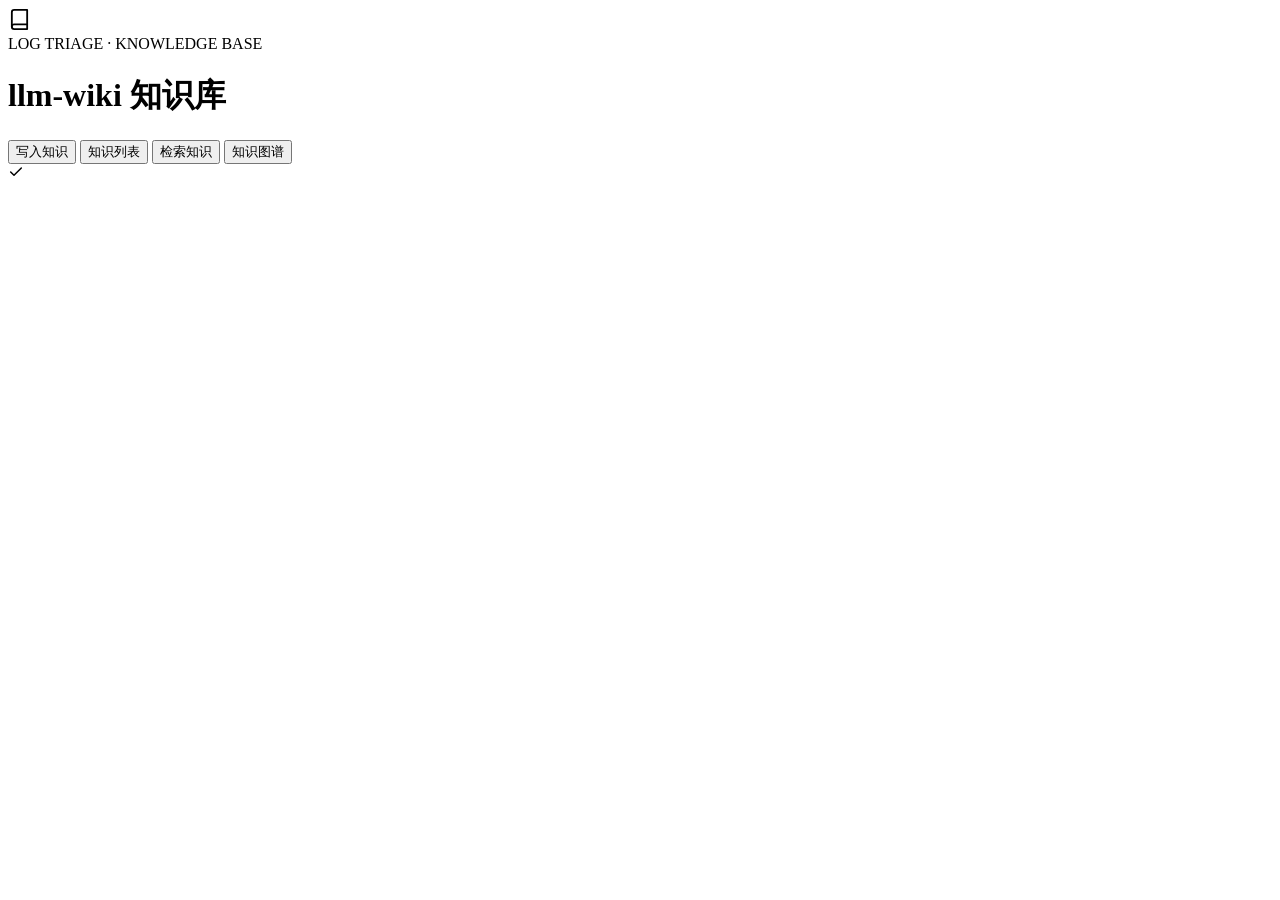
==== commit 8466b0cb: "Remove footer disclaimer" ====
--- a/server/static/index.html
+++ b/server/static/index.html
@@ -3,7 +3,7 @@
 <head>
   <meta charset="UTF-8" />
   <meta name="viewport" content="width=device-width, initial-scale=1.0" />
-  <title>log-wiki · 日志排查知识库</title>
+  <title>llm-wiki 知识库</title>
   <link rel="stylesheet" href="/static/css/styles.css" />
 </head>
 <body>
@@ -14,7 +14,7 @@
           <div class="logo" aria-hidden="true"><svg width="23" height="23" viewBox="0 0 24 24" fill="none" stroke="currentColor" stroke-width="1.9" stroke-linecap="round" stroke-linejoin="round"><path d="M4 19.5A2.5 2.5 0 0 1 6.5 17H20"></path><path d="M6.5 2H20v20H6.5A2.5 2.5 0 0 1 4 19.5v-15A2.5 2.5 0 0 1 6.5 2Z"></path></svg></div>
           <div>
             <div class="kicker" style="color:var(--accent-deep)">LOG TRIAGE · KNOWLEDGE BASE</div>
-            <h1>log-wiki · 日志排查知识库</h1>
+            <h1>llm-wiki 知识库</h1>
           </div>
         </div>
       <div class="seg" aria-label="主模式">
@@ -26,16 +26,13 @@
       </header>
       <div class="rule"></div>
       <main id="root"></main>
-      <div class="footer">
-        <svg width="13" height="13" viewBox="0 0 24 24" fill="none" stroke="currentColor" stroke-width="1.9" stroke-linecap="round" stroke-linejoin="round"><path d="M12 22a10 10 0 1 0 0-20 10 10 0 0 0 0 20Z"></path><path d="M12 16v-4"></path><path d="M12 8h.01"></path></svg>
-        AI 可能产生不准确的信息,关键操作请人工核实;signatures 保持报错原文。
-      </div>
     </div>
     <div id="toast" class="toast"><svg width="16" height="16" viewBox="0 0 24 24" fill="none" stroke="currentColor" stroke-width="2.2" stroke-linecap="round" stroke-linejoin="round"><path d="M20 6 9 17l-5-5"></path></svg><span></span></div>
   </div>
 
   <script src="/static/js/core.js"></script>
   <script src="/static/js/ingest.js"></script>
+  <script src="/static/js/ingest-batch.js"></script>
   <script src="/static/js/list.js"></script>
   <script src="/static/js/query.js"></script>
   <script src="/static/js/graph.js"></script>
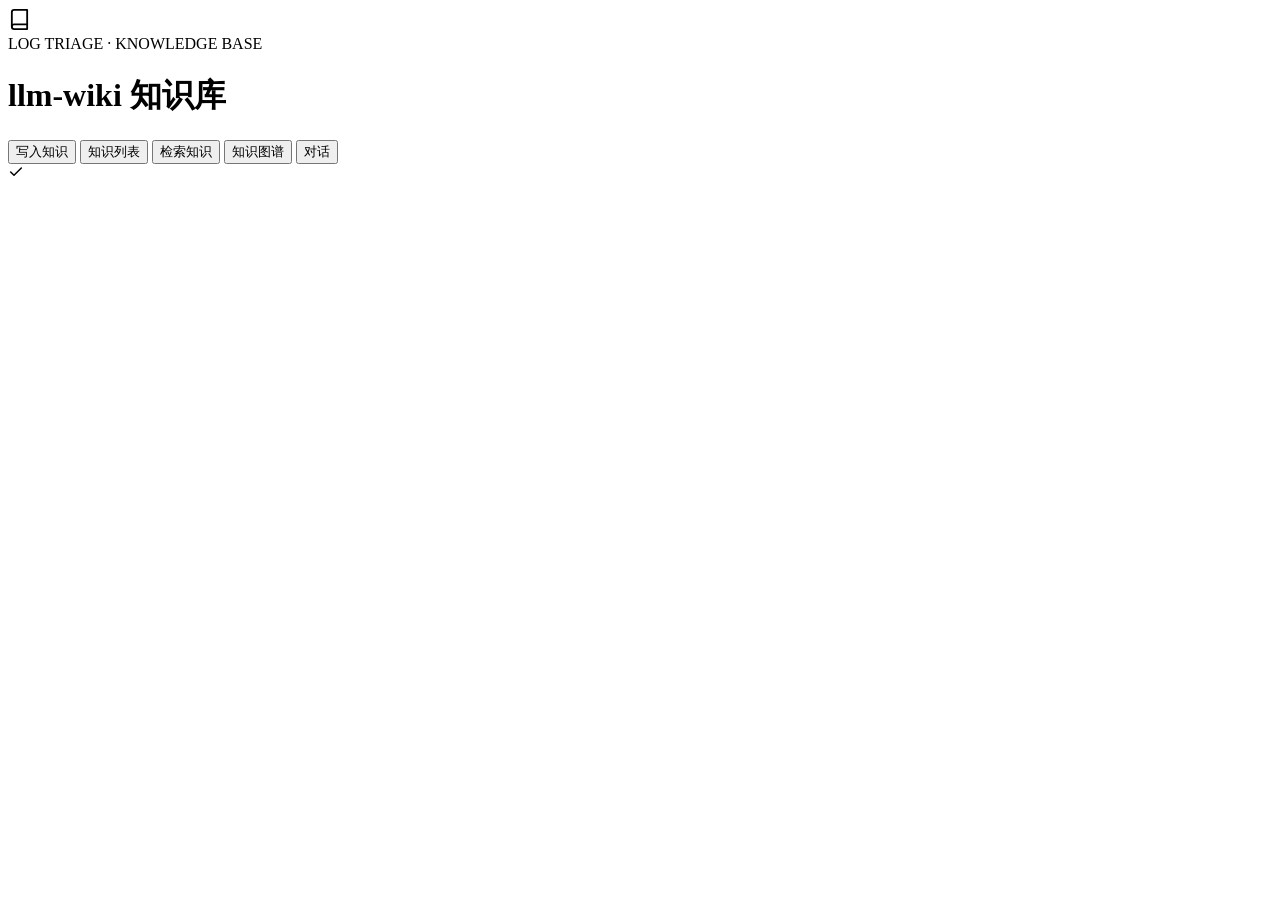
==== commit ff0665e1: "feat(chat): 新增对话 Agent 页面(先检索 wiki,未命中再大模型兜底) - 参考 NextChat 布局:左侧会话列表,右侧多轮交互 - 回答策略:精确/高关联命中用 wiki 案" ====
--- a/server/static/index.html
+++ b/server/static/index.html
@@ -22,6 +22,7 @@
         <button id="tab-list" type="button">知识列表</button>
         <button id="tab-query" type="button">检索知识</button>
         <button id="tab-graph" type="button">知识图谱</button>
+        <button id="tab-chat" type="button">对话</button>
       </div>
       </header>
       <div class="rule"></div>
@@ -36,6 +37,7 @@
   <script src="/static/js/list.js"></script>
   <script src="/static/js/query.js"></script>
   <script src="/static/js/graph.js"></script>
+  <script src="/static/js/chat.js"></script>
   <script src="/static/js/boot.js"></script>
 </body>
 </html>
